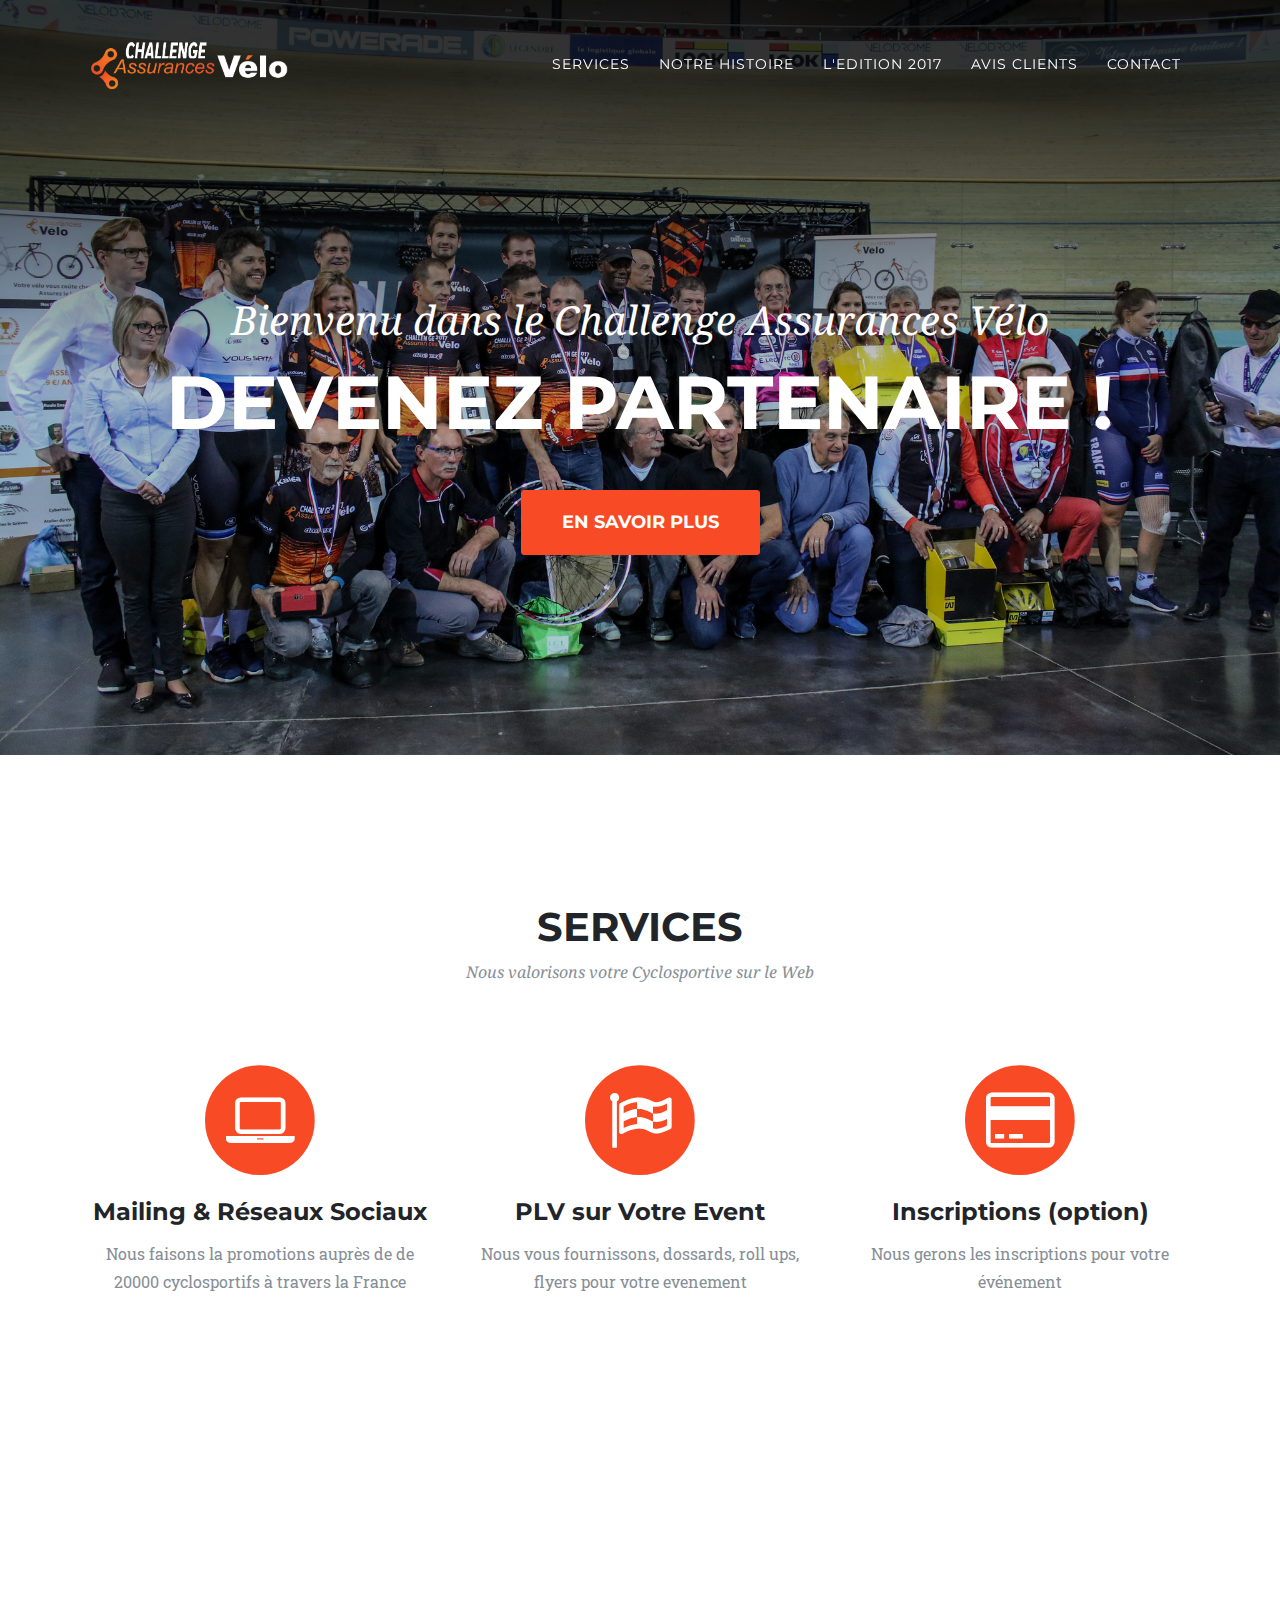
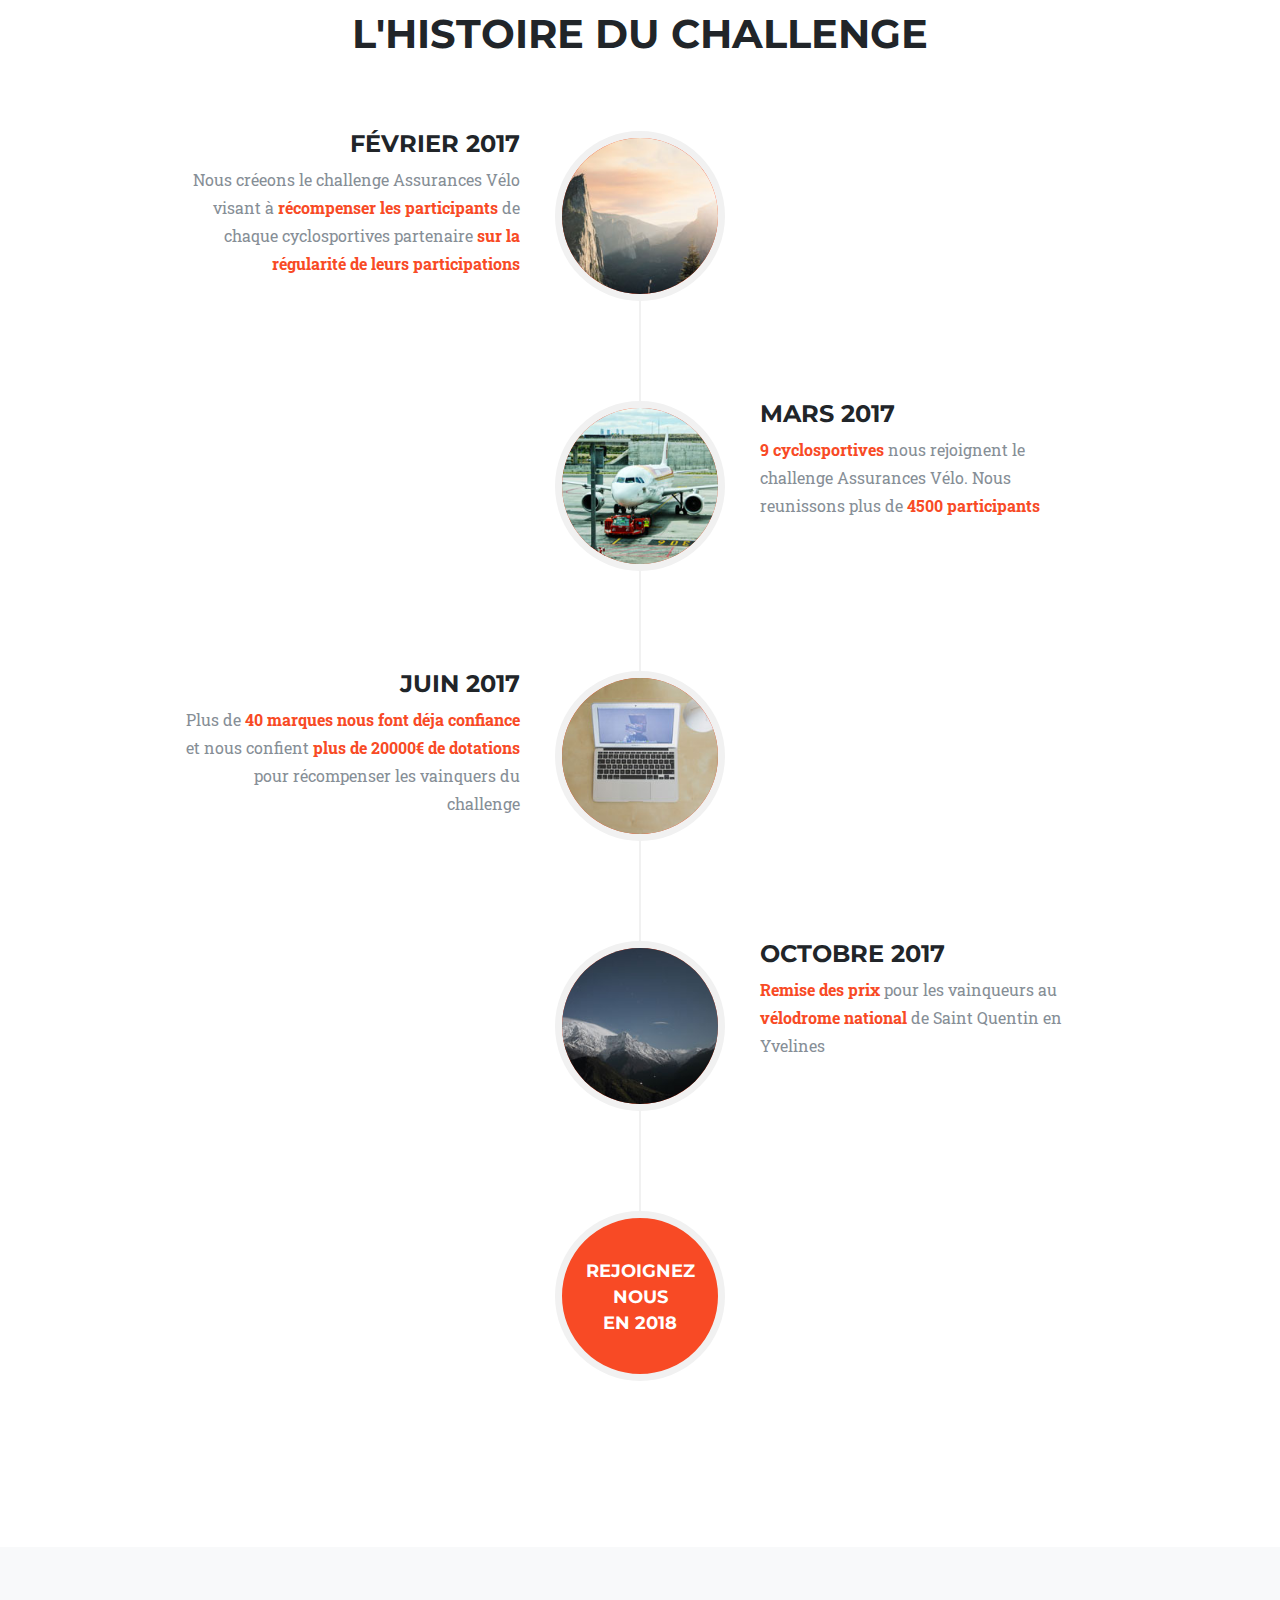
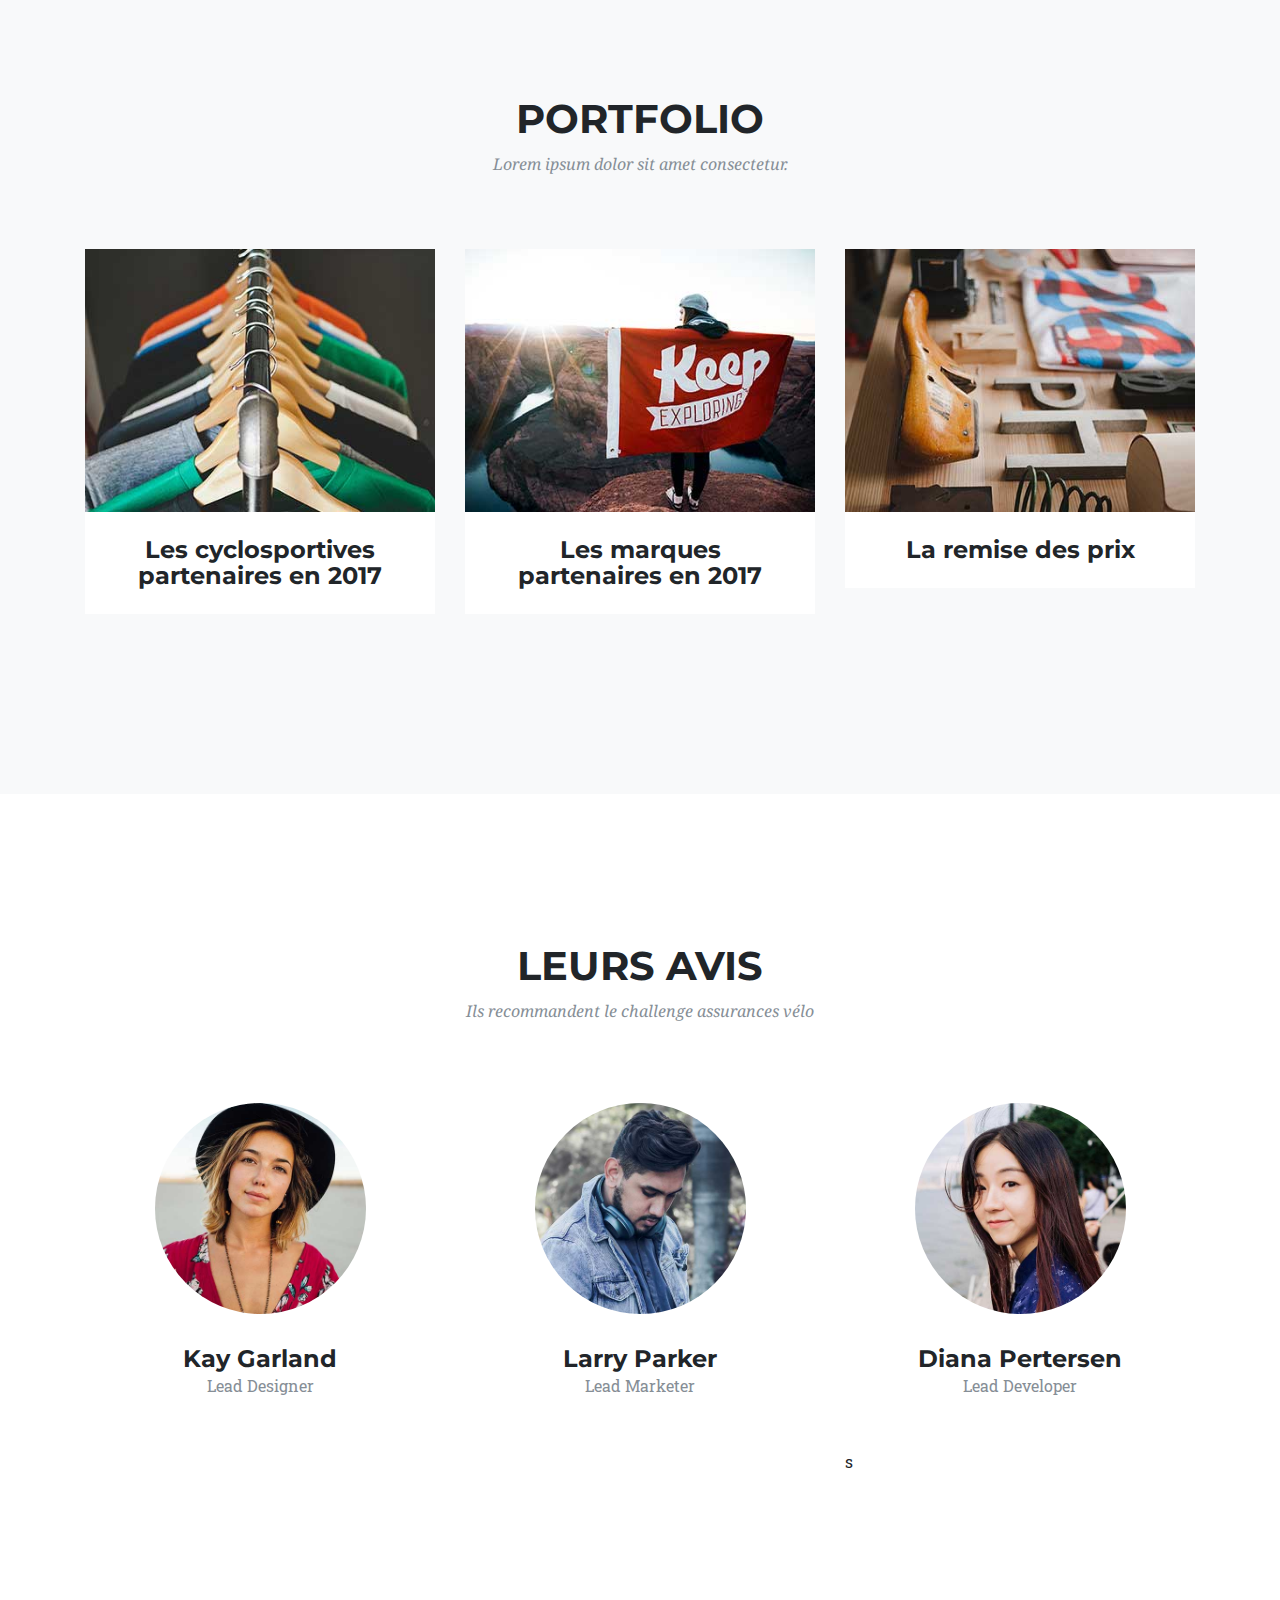
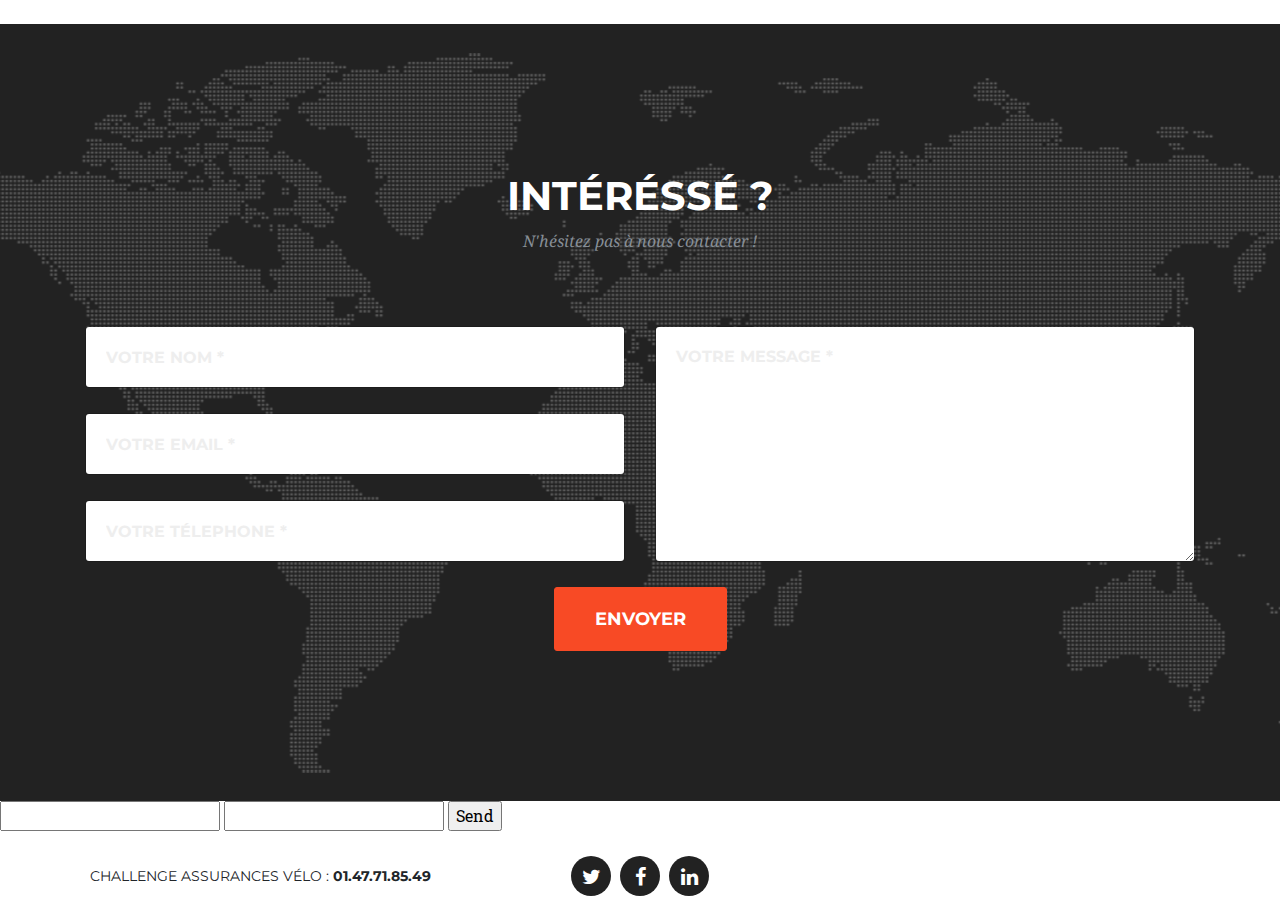
==== index.html @ f6c283d3 "d" ====
<!DOCTYPE html>
<html lang="en">

<head>

  <meta charset="utf-8">
  <meta name="viewport" content="width=device-width, initial-scale=1, shrink-to-fit=no">
  <meta name="description" content="">
  <meta name="author" content="">

  <title>Challenge Assurances Vélo</title>

  <!-- Bootstrap core CSS -->
  <link href="vendor/bootstrap/css/bootstrap.min.css" rel="stylesheet">

  <!-- Custom fonts for this template -->
  <link href="vendor/font-awesome/css/font-awesome.min.css" rel="stylesheet" type="text/css">
  <link href="https://fonts.googleapis.com/css?family=Montserrat:400,700" rel="stylesheet" type="text/css">
  <link href='https://fonts.googleapis.com/css?family=Kaushan+Script' rel='stylesheet' type='text/css'>
  <link href='https://fonts.googleapis.com/css?family=Droid+Serif:400,700,400italic,700italic' rel='stylesheet' type='text/css'>
  <link href='https://fonts.googleapis.com/css?family=Roboto+Slab:400,100,300,700' rel='stylesheet' type='text/css'>

  <!-- Custom styles for this template -->
  <link href="css/agency.css" rel="stylesheet">

</head>

<body id="page-top">

  <!-- Navigation -->
  <nav class="navbar navbar-expand-lg navbar-dark fixed-top" id="mainNav">
    <div class="container">
      <a class="navbar-brand" href="#">
        <img class="navbar-brand js-scroll-trigger" height="70" src="img/logos/logo-challenge.png" alt="logo-challenge-assurances-velo">
      </a>
      <button class="navbar-toggler navbar-toggler-right" type="button" data-toggle="collapse" data-target="#navbarResponsive" aria-controls="navbarResponsive" aria-expanded="false" aria-label="Toggle navigation">
        Menu
        <i class="fa fa-bars"></i>
      </button>
      <div class="collapse navbar-collapse" id="navbarResponsive">
        <ul class="navbar-nav ml-auto">
          <li class="nav-item">
            <a class="nav-link js-scroll-trigger" href="#services">Services</a>
          </li>
          <li class="nav-item">
            <a class="nav-link js-scroll-trigger" href="#about">Notre Histoire</a>
          </li>
          <li class="nav-item">
            <a class="nav-link js-scroll-trigger" href="#portfolio">L'edition 2017</a>
          </li>
          <li class="nav-item">
            <a class="nav-link js-scroll-trigger" href="#team">Avis clients</a>
          </li>
          <li class="nav-item">
            <a class="nav-link js-scroll-trigger" href="#contact">Contact</a>
          </li>
        </ul>
      </div>
    </div>
  </nav>

  <!-- Header -->
  <header class="masthead">
    <div class="container">
      <div class="intro-text">
        <div class="intro-lead-in">Bienvenu dans le Challenge Assurances Vélo</div>
        <div class="intro-heading">Devenez partenaire !</div>
        <a class="btn btn-xl js-scroll-trigger" href="#services">En savoir plus</a>
      </div>
    </div>
  </header>

  <!-- Services -->
  <section id="services">
    <div class="container">
      <div class="row">
        <div class="col-lg-12 text-center">
          <h2 class="section-heading">Services</h2>
          <h3 class="section-subheading text-muted">Nous valorisons votre Cyclosportive sur le Web</h3>
        </div>
      </div>
      <div class="row text-center">
        <div class="col-md-4">
          <span class="fa-stack fa-4x">
            <i class="fa fa-circle fa-stack-2x text-primary"></i>
            <i class="fa fa-laptop fa-stack-1x fa-inverse"></i>
          </span>
          <h4 class="service-heading">Mailing & Réseaux Sociaux</h4>
          <p class="text-muted">Nous faisons la promotions auprès de de 20000 cyclosportifs à travers la France</p>
        </div>
        <div class="col-md-4">
          <span class="fa-stack fa-4x">
            <i class="fa fa-circle fa-stack-2x text-primary"></i>
            <i class="fa fa-flag-checkered fa-stack-1x fa-inverse"></i>
          </span>
          <h4 class="service-heading">PLV sur Votre Event</h4>
          <p class="text-muted">Nous vous fournissons, dossards, roll ups, flyers pour votre evenement</p>
        </div>
        <div class="col-md-4">
          <span class="fa-stack fa-4x">
            <i class="fa fa-circle fa-stack-2x text-primary"></i>
            <i class="fa fa-credit-card fa-stack-1x fa-inverse"></i>
          </span>
          <h4 class="service-heading">Inscriptions (option)</h4>
          <p class="text-muted">Nous gerons les inscriptions pour votre événement</p>
        </div>
      </div>
    </div>
  </section>


  <!-- About -->
  <section id="about">
    <div class="container">
      <div class="row">
        <div class="col-lg-12 text-center">
          <h2 class="section-heading">L'histoire du Challenge</h2>
          <h3 class="section-subheading text-muted"></h3>
        </div>
      </div>
      <div class="row">
        <div class="col-lg-12">
          <ul class="timeline">
            <li>
              <div class="timeline-image">
                <img class="rounded-circle img-fluid" src="img/about/1.jpg" alt="">
              </div>
              <div class="timeline-panel">
                <div class="timeline-heading">
                  <h4>Février 2017</h4>
                </div>
                <div class="timeline-body">
                  <p class="text-muted">Nous créeons le challenge Assurances Vélo visant à <span style="color:#f84a25"><strong>récompenser les participants</strong></span> de chaque cyclosportives partenaire <span style="color:#f84a25"><strong>sur la régularité de leurs participations</strong></span></p>
                </div>
              </div>
            </li>
            <li class="timeline-inverted">
              <div class="timeline-image">
                <img class="rounded-circle img-fluid" src="img/about/2.jpg" alt="">
              </div>
              <div class="timeline-panel">
                <div class="timeline-heading">
                  <h4>Mars 2017</h4>
                </div>
                <div class="timeline-body">
                  <p class="text-muted"><span style="color:#f84a25"><strong>9 cyclosportives</strong></span> nous rejoignent le challenge Assurances Vélo. Nous reunissons plus de <span style="color:#f84a25"><strong>4500 participants</strong></span></p>
                </div>
              </div>
            </li>
            <li>
              <div class="timeline-image">
                <img class="rounded-circle img-fluid" src="img/about/3.jpg" alt="">
              </div>
              <div class="timeline-panel">
                <div class="timeline-heading">
                  <h4>Juin 2017</h4>
                </div>
                <div class="timeline-body">
                  <p class="text-muted"> Plus de <span style="color:#f84a25"><strong>40 marques nous font déja confiance</strong></span> et nous confient <span style="color:#f84a25"><strong>plus de 20000€ de dotations </strong></span>pour récompenser les vainquers du challenge</p>
                </div>
              </div>
            </li>
            <li class="timeline-inverted">
              <div class="timeline-image">
                <img class="rounded-circle img-fluid" src="img/about/4.jpg" alt="">
              </div>
              <div class="timeline-panel">
                <div class="timeline-heading">
                  <h4>Octobre 2017</h4>
                </div>
                <div class="timeline-body">
                  <p class="text-muted"> <span style="color:#f84a25"><strong>Remise des prix</strong></span> pour les vainqueurs au <span style="color:#f84a25"><strong>vélodrome national</strong></span> de Saint Quentin en Yvelines</p>
                </div>
              </div>
            </li>
            <li class="timeline-inverted">
              <div class="timeline-image">
                <h4>Rejoignez nous
                  <br>en 2018
                  </h4>
                </div>
              </li>
            </ul>
          </div>
        </div>
      </div>
    </section>

    <!-- Portfolio Grid -->
    <section class="bg-light" id="portfolio">
      <div class="container">
        <div class="row">
          <div class="col-lg-12 text-center">
            <h2 class="section-heading">Portfolio</h2>
            <h3 class="section-subheading text-muted">Lorem ipsum dolor sit amet consectetur.</h3>
          </div>
        </div>
        <div class="row">
          <div class="col-md-4 col-sm-6 portfolio-item">
            <a class="portfolio-link" data-toggle="modal" href="#portfolioModal1">
              <div class="portfolio-hover">
                <div class="portfolio-hover-content">
                  <i class="fa fa-plus fa-3x"></i>
                </div>
              </div>
              <img class="img-fluid" src="img/portfolio/01-thumbnail.jpg" alt="">
            </a>
            <div class="portfolio-caption">
              <h4>Les cyclosportives partenaires en 2017</h4>
            </div>
          </div>
          <div class="col-md-4 col-sm-6 portfolio-item">
            <a class="portfolio-link" data-toggle="modal" href="#portfolioModal2">
              <div class="portfolio-hover">
                <div class="portfolio-hover-content">
                  <i class="fa fa-plus fa-3x"></i>
                </div>
              </div>
              <img class="img-fluid" src="img/portfolio/02-thumbnail.jpg" alt="">
            </a>
            <div class="portfolio-caption">
              <h4>Les marques partenaires en 2017</h4>
            </div>
          </div>
          <div class="col-md-4 col-sm-6 portfolio-item">
            <a class="portfolio-link" data-toggle="modal" href="#portfolioModal3">
              <div class="portfolio-hover">
                <div class="portfolio-hover-content">
                  <i class="fa fa-plus fa-3x"></i>
                </div>
              </div>
              <img class="img-fluid" src="img/portfolio/03-thumbnail.jpg" alt="">
            </a>
            <div class="portfolio-caption">
              <h4>La remise des prix</h4>
            </div>
          </div>
        </div>
      </div>
    </section>


    <!-- Team -->
    <section class="" id="team">
      <div class="container">
        <div class="row">
          <div class="col-lg-12 text-center">
            <h2 class="section-heading">Leurs Avis</h2>
            <h3 class="section-subheading text-muted">Ils recommandent le challenge assurances vélo</h3>
          </div>
        </div>
        <div class="row">
          <div class="col-sm-4">
            <div class="team-member">
              <img class="mx-auto rounded-circle" src="img/team/1.jpg" alt="">
              <h4>Kay Garland</h4>
              <p class="text-muted">Lead Designer</p>
            </div>
          </div>
          <div class="col-sm-4">
            <div class="team-member">
              <img class="mx-auto rounded-circle" src="img/team/2.jpg" alt="">
              <h4>Larry Parker</h4>
              <p class="text-muted">Lead Marketer</p>
            </div>
          </div>
          <div class="col-sm-4">
            <div class="team-member">
              <img class="mx-auto rounded-circle" src="img/team/3.jpg" alt="">
              <h4>Diana Pertersen</h4>
              <p class="text-muted">Lead Developer</p>
            </div>s
          </div>
        </div>
      </div>
    </section>


    <!-- Contact -->
    <section id="contact">
      <div class="container">
        <div class="row">
          <div class="col-lg-12 text-center">
            <h2 class="section-heading">Intéréssé ?</h2>
            <h3 class="section-subheading text-muted">N'hésitez pas à nous contacter !</h3>
          </div>
        </div>
        <div class="row">
          <div class="col-lg-12">
            <form id="contactForm" action="https://formspree.io/pierre.liduena@gmail.com" method="POST" novalidate>
              <div class="row">
                <div class="col-md-6">
                  <div class="form-group">
                    <input class="form-control" id="name" type="text" name="name" placeholder="Votre Nom *" required data-validation-required-message="Please enter your name.">
                    <p class="help-block text-danger"></p>
                  </div>
                  <div class="form-group">
                    <input class="form-control" id="email" type="email" name="_replyto" placeholder="Votre Email *" required data-validation-required-message="Please enter your email address.">
                    <p class="help-block text-danger"></p>
                  </div>
                  <div class="form-group">
                    <input class="form-control" id="phone" type="tel" name="phone" placeholder="Votre Télephone *" required data-validation-required-message="Please enter your phone number.">
                    <p class="help-block text-danger"></p>
                  </div>
                </div>
                <div class="col-md-6">
                  <div class="form-group">
                    <textarea class="form-control" id="message" placeholder="Votre Message *" required data-validation-required-message="Please enter a message."></textarea>
                    <p class="help-block text-danger"></p>
                  </div>
                </div>
                <div class="clearfix"></div>
                <div class="col-lg-12 text-center">
                  <div id="success"></div>
                  <button id="sendMessageButton" class="btn btn-xl" type="submit">Envoyer</button>
                </div>
              </div>
            </form>
          </div>
        </div>
      </div>
    </section>

    <form action="https://formspree.io/challenge@assurancesvelo.com"
          method="POST">
        <input type="text" name="name">
        <input type="email" name="_replyto">
        <input type="submit" value="Send">
    </form>


    <!-- Footer -->
    <footer>
      <div class="container">
        <div class="row">
          <div class="col-md-4">
            <span class="copyright">Challenge Assurances Vélo : <strong>01.47.71.85.49</strong></span>
          </div>
          <div class="col-md-4">
            <ul class="list-inline social-buttons">
              <li class="list-inline-item">
                <a href="#">
                  <i class="fa fa-twitter"></i>
                </a>
              </li>
              <li class="list-inline-item">
                <a href="#">
                  <i class="fa fa-facebook"></i>
                </a>
              </li>
              <li class="list-inline-item">
                <a href="#">
                  <i class="fa fa-linkedin"></i>
                </a>
              </li>
            </ul>
          </div>
        </div>
      </div>
    </footer>




    <!-- Portfolio Modals -->

    <!-- Modal 1 -->
    <div class="portfolio-modal modal fade" id="portfolioModal1" tabindex="-1" role="dialog" aria-hidden="true">
      <div class="modal-dialog">
        <div class="modal-content">
          <div class="close-modal" data-dismiss="modal">
            <div class="lr">
              <div class="rl"></div>
            </div>
          </div>
          <div class="container">
            <div class="row">
              <div class="col-lg-8 mx-auto">
                <div class="modal-body">
                  <!-- Project Details Go Here -->
                  <h2>Les Cyclosportives partenaires</h2>
                  <p class="item-intro text-muted">9 cyclosportives on rejoint le challenge en 2017</p>
                  <img class="img-fluid d-block mx-auto" src="img/portfolio/01-full.jpg" alt="">
                  <p>
                    Etape 1 - La Jaques Gouin
                    <br>
                    Etape 2 - La Morvandelle
                    <br>
                    Etape 3 - La Vélostar
                    <br>
                    Etape 4 - La Cyclo des Boucles de la Marne
                    <br>
                    Etape 5 - La Claudio Chiappucci
                    <br>
                    Etape 6 - Les Copains Cyfac
                    <br>
                    Etape 7 - La Pierre Chany
                    <br>
                    Etape 8 - La Jean François Bernard
                    <br>
                    Etape 9 - Les Monts de L'auxois
                  </p>
                  <button class="btn btn-primary" data-dismiss="modal" type="button">
                    <i class="fa fa-times"></i>
                  Fermer la fenêtre</button>
                </div>
              </div>
            </div>
          </div>
        </div>
      </div>
    </div>

    <!-- Modal 2 -->
    <div class="portfolio-modal modal fade" id="portfolioModal2" tabindex="-1" role="dialog" aria-hidden="true">
      <div class="modal-dialog">
        <div class="modal-content">
          <div class="close-modal" data-dismiss="modal">
            <div class="lr">
              <div class="rl"></div>
            </div>
          </div>
          <div class="container">
            <div class="row">
              <div class="col-lg-8 mx-auto">
                <div class="modal-body">
                  <!-- Project Details Go Here -->
                  <h2>Les Marques Partenaires</h2>
                  <p class="item-intro text-muted">Les marques partenaires en 2017 fournissent 20000€ de dotations au Challenge Assurances Vélo </p>
                  <img class="img-fluid d-block mx-auto" src="img/portfolio/02-full.jpg" alt="">
                  <p>
                    Astérion
                    <br>
                    Tissot
                    <br>
                    Pedaleur
                    <br>
                    Cycle Laurent
                    <br>
                    Vélodrome National
                    <br>
                    Easyin
                    <br>
                    Gasp
                    <br>
                    Velco
                    <br>
                    Head
                    <br>
                    Embrocation Siamoise
                    <br>
                    Urban Challenge
                    <br>
                    JBL
                    <br>
                    Abbie et Rose
                    <br>
                    All Bikers
                    <br>
                    Cycles la Gazelle
                    <br>
                    Cycles Le Greves
                    <br>
                    Taracking
                    <br>
                    Rue du Vélo
                    <br>
                    Kronos
                    <br>
                    Occabike
                    <br>
                    Baristéa
                    <br>
                    Help My bike
                    <br>
                    One Energy
                    <br>
                    Bv Cycle
                    <br>
                    GoodiCom
                    <br>
                    Asmodee
                    <br>
                    Café de la tour
                    <br>
                    Petit Vélo
                    <br>
                    Faguo
                    <br>
                    Sporthem
                    <br>
                    Le Cycle
                    <br>
                    Pole Cryo
                    <br>
                    Nat's Up
                  </p>
                  <button class="btn btn-primary" data-dismiss="modal" type="button">
                    <i class="fa fa-times"></i>
                  Fermer la fenêtre</button>
                </div>
              </div>
            </div>
          </div>
        </div>
      </div>
    </div>

    <!-- Modal 3 -->
    <div class="portfolio-modal modal fade" id="portfolioModal3" tabindex="-1" role="dialog" aria-hidden="true">
      <div class="modal-dialog">
        <div class="modal-content">
          <div class="close-modal" data-dismiss="modal">
            <div class="lr">
              <div class="rl"></div>
            </div>
          </div>
          <div class="container">
            <div class="row">
              <div class="col-lg-8 mx-auto">
                <div class="modal-body">
                  <!-- Project Details Go Here -->
                  <h2>Remise des prix</h2>
                  <p class="item-intro text-muted">La remise des prix s'est effectuée au vélodrome nationnal de saint Quentin en Yvelines</p>
                  <img class="img-fluid d-block mx-auto" src="img/portfolio/03-full.jpg" alt="">
                  <p>Tous les organisteaurs on été invité à la remise des prix. Une reunion à été donnée en cette occasion pour discuter ensemble des objectifs pour 2018.</p>
                  <ul class="list-inline">
                    <li>Date: January 2017</li>
                    <li>Client: Finish</li>
                    <li>Category: Identity</li>
                  </ul>
                  <button class="btn btn-primary" data-dismiss="modal" type="button">
                    <i class="fa fa-times"></i>
                  Close Project</button>
                </div>
              </div>
            </div>
          </div>
        </div>
      </div>
    </div>

    <!-- Modal 4 -->
    <div class="portfolio-modal modal fade" id="portfolioModal4" tabindex="-1" role="dialog" aria-hidden="true">
      <div class="modal-dialog">
        <div class="modal-content">
          <div class="close-modal" data-dismiss="modal">
            <div class="lr">
              <div class="rl"></div>
            </div>
          </div>
          <div class="container">
            <div class="row">
              <div class="col-lg-8 mx-auto">
                <div class="modal-body">
                  <!-- Project Details Go Here -->
                  <h2>Project Name</h2>
                  <p class="item-intro text-muted">Lorem ipsum dolor sit amet consectetur.</p>
                  <img class="img-fluid d-block mx-auto" src="img/portfolio/04-full.jpg" alt="">
                  <p>Use this area to describe your project. Lorem ipsum dolor sit amet, consectetur adipisicing elit. Est blanditiis dolorem culpa incidunt minus dignissimos deserunt repellat aperiam quasi sunt officia expedita beatae cupiditate, maiores repudiandae, nostrum, reiciendis facere nemo!</p>
                  <ul class="list-inline">
                    <li>Date: January 2017</li>
                    <li>Client: Lines</li>
                    <li>Category: Branding</li>
                  </ul>
                  <button class="btn btn-primary" data-dismiss="modal" type="button">
                    <i class="fa fa-times"></i>
                  Close Project</button>
                </div>
              </div>
            </div>
          </div>
        </div>
      </div>
    </div>

    <!-- Modal 5 -->
    <div class="portfolio-modal modal fade" id="portfolioModal5" tabindex="-1" role="dialog" aria-hidden="true">
      <div class="modal-dialog">
        <div class="modal-content">
          <div class="close-modal" data-dismiss="modal">
            <div class="lr">
              <div class="rl"></div>
            </div>
          </div>
          <div class="container">
            <div class="row">
              <div class="col-lg-8 mx-auto">
                <div class="modal-body">
                  <!-- Project Details Go Here -->
                  <h2>Project Name</h2>
                  <p class="item-intro text-muted">Lorem ipsum dolor sit amet consectetur.</p>
                  <img class="img-fluid d-block mx-auto" src="img/portfolio/05-full.jpg" alt="">
                  <p>Use this area to describe your project. Lorem ipsum dolor sit amet, consectetur adipisicing elit. Est blanditiis dolorem culpa incidunt minus dignissimos deserunt repellat aperiam quasi sunt officia expedita beatae cupiditate, maiores repudiandae, nostrum, reiciendis facere nemo!</p>
                  <ul class="list-inline">
                    <li>Date: January 2017</li>
                    <li>Client: Southwest</li>
                    <li>Category: Website Design</li>
                  </ul>
                  <button class="btn btn-primary" data-dismiss="modal" type="button">
                    <i class="fa fa-times"></i>
                  Close Project</button>
                </div>
              </div>
            </div>
          </div>
        </div>
      </div>
    </div>

    <!-- Modal 6 -->
    <div class="portfolio-modal modal fade" id="portfolioModal6" tabindex="-1" role="dialog" aria-hidden="true">
      <div class="modal-dialog">
        <div class="modal-content">
          <div class="close-modal" data-dismiss="modal">
            <div class="lr">
              <div class="rl"></div>
            </div>
          </div>
          <div class="container">
            <div class="row">
              <div class="col-lg-8 mx-auto">
                <div class="modal-body">
                  <!-- Project Details Go Here -->
                  <h2>Project Name</h2>
                  <p class="item-intro text-muted">Lorem ipsum dolor sit amet consectetur.</p>
                  <img class="img-fluid d-block mx-auto" src="img/portfolio/06-full.jpg" alt="">
                  <p>Use this area to describe your project. Lorem ipsum dolor sit amet, consectetur adipisicing elit. Est blanditiis dolorem culpa incidunt minus dignissimos deserunt repellat aperiam quasi sunt officia expedita beatae cupiditate, maiores repudiandae, nostrum, reiciendis facere nemo!</p>
                  <ul class="list-inline">
                    <li>Date: January 2017</li>
                    <li>Client: Window</li>
                    <li>Category: Photography</li>
                  </ul>
                  <button class="btn btn-primary" data-dismiss="modal" type="button">
                    <i class="fa fa-times"></i>
                  Close Project</button>
                </div>
              </div>
            </div>
          </div>
        </div>
      </div>
    </div>

    <!-- Bootstrap core JavaScript -->
    <script src="vendor/jquery/jquery.min.js"></script>
    <script src="vendor/popper/popper.min.js"></script>
    <script src="vendor/bootstrap/js/bootstrap.min.js"></script>

    <!-- Plugin JavaScript -->
    <script src="vendor/jquery-easing/jquery.easing.min.js"></script>

    <!-- Contact form JavaScript -->
    <script src="js/jqBootstrapValidation.js"></script>
    <script src="js/contact_me.js"></script>

    <!-- Custom scripts for this template -->
    <script src="js/agency.js"></script>

  </body>

  </html>
---- css/agency.css ----
/*!
 * Start Bootstrap - Agency v4.0.0-beta (http://startbootstrap.com/template-overviews/agency)
 * Copyright 2013-2017 Start Bootstrap
 * Licensed under MIT (https://github.com/BlackrockDigital/startbootstrap-agency/blob/master/LICENSE)
 */
body {
  overflow-x: hidden;
  font-family: 'Roboto Slab', 'Helvetica Neue', Helvetica, Arial, sans-serif; }

p {
  line-height: 1.75; }

a {
  color: #f84a25; }
  a.active, a:active, a:focus, a:hover {
    color: #fec503; }

h1,
h2,
h3,
h4,
h5,
h6 {
  font-weight: 700;
  font-family: 'Montserrat', 'Helvetica Neue', Helvetica, Arial, sans-serif;
  text-transform: uppercase; }

section {
  padding: 100px 0; }
  section h2.section-heading {
    font-size: 40px;
    margin-top: 0;
    margin-bottom: 15px; }
  section h3.section-subheading {
    font-size: 16px;
    font-weight: 400;
    font-style: italic;
    margin-bottom: 75px;
    text-transform: none;
    font-family: 'Droid Serif', 'Helvetica Neue', Helvetica, Arial, sans-serif; }

@media (min-width: 768px) {
  section {
    padding: 150px 0; } }

::-moz-selection {
  background: #f84a25;
  text-shadow: none; }

::selection {
  background: #f84a25;
  text-shadow: none; }

img::selection {
  background: transparent; }

img::-moz-selection {
  background: transparent; }

body {
  -webkit-tap-highlight-color: #f84a25; }

#mainNav {
  background-color: #222222; }
  #mainNav .navbar-toggler {
    font-size: 12px;
    right: 0;
    padding: 13px;
    text-transform: uppercase;
    color: white;
    border: 0;
    background-color: #f84a25;
    font-family: 'Montserrat', 'Helvetica Neue', Helvetica, Arial, sans-serif;
    text-transform: uppercase; }
  #mainNav .navbar-brand {
    color: #f84a25;
    font-family: 'Kaushan Script', 'Helvetica Neue', Helvetica, Arial, cursive; }
    #mainNav .navbar-brand.active, #mainNav .navbar-brand:active, #mainNav .navbar-brand:focus, #mainNav .navbar-brand:hover {
      color: #fec503; }
  #mainNav .navbar-nav .nav-item .nav-link {
    font-size: 90%;
    font-weight: 400;
    padding: 0.75em 0;
    letter-spacing: 1px;
    color: white;
    font-family: 'Montserrat', 'Helvetica Neue', Helvetica, Arial, sans-serif;
    text-transform: uppercase; }
    #mainNav .navbar-nav .nav-item .nav-link.active, #mainNav .navbar-nav .nav-item .nav-link:hover {
      color: #f84a25; }

@media (min-width: 992px) {
  #mainNav {
    padding-top: 25px;
    padding-bottom: 25px;
    -webkit-transition: padding-top 0.3s, padding-bottom 0.3s;
    -moz-transition: padding-top 0.3s, padding-bottom 0.3s;
    transition: padding-top 0.3s, padding-bottom 0.3s;
    border: none;
    background-color: transparent; }
    #mainNav .navbar-brand {
      font-size: 1.75em;
      -webkit-transition: all 0.3s;
      -moz-transition: all 0.3s;
      transition: all 0.3s; }
    #mainNav .navbar-nav .nav-item .nav-link {
      padding: 1.1em 1em !important; }
    #mainNav.navbar-shrink {
      padding-top: 0;
      padding-bottom: 0;
      background-color: #222222; }
      #mainNav.navbar-shrink .navbar-brand {
        font-size: 1.25em;
        padding: 12px 0; } }

header.masthead {
  text-align: center;
  color: white;
  background-image: linear-gradient(-180deg, rgba(0,0,0,0.8) 10%, rgba(0,0,0,0.2) 50%), url("../img/header-bg.jpg");
  background-repeat: no-repeat;
  background-attachment: scroll;
  background-position: center center;
  -webkit-background-size: cover;
  -moz-background-size: cover;
  -o-background-size: cover;
  background-size: cover; }
  header.masthead .intro-text {
    padding-top: 150px;
    padding-bottom: 100px; }
    header.masthead .intro-text .intro-lead-in {
      font-size: 22px;
      font-style: italic;
      line-height: 22px;
      margin-bottom: 25px;
      font-family: 'Droid Serif', 'Helvetica Neue', Helvetica, Arial, sans-serif; }
    header.masthead .intro-text .intro-heading {
      font-size: 50px;
      font-weight: 700;
      line-height: 50px;
      margin-bottom: 25px;
      font-family: 'Montserrat', 'Helvetica Neue', Helvetica, Arial, sans-serif;
      text-transform: uppercase; }

@media (min-width: 768px) {
  header.masthead .intro-text {
    padding-top: 300px;
    padding-bottom: 200px; }
    header.masthead .intro-text .intro-lead-in {
      font-size: 40px;
      font-style: italic;
      line-height: 40px;
      margin-bottom: 25px;
      font-family: 'Droid Serif', 'Helvetica Neue', Helvetica, Arial, sans-serif; }
    header.masthead .intro-text .intro-heading {
      font-size: 75px;
      font-weight: 700;
      line-height: 75px;
      margin-bottom: 50px;
      font-family: 'Montserrat', 'Helvetica Neue', Helvetica, Arial, sans-serif;
      text-transform: uppercase; } }

.service-heading {
  margin: 15px 0;
  text-transform: none; }

#portfolio .portfolio-item {
  right: 0;
  margin: 0 0 15px; }
  #portfolio .portfolio-item .portfolio-link {
    position: relative;
    display: block;
    max-width: 400px;
    margin: 0 auto;
    cursor: pointer; }
    #portfolio .portfolio-item .portfolio-link .portfolio-hover {
      position: absolute;
      width: 100%;
      height: 100%;
      -webkit-transition: all ease 0.5s;
      -moz-transition: all ease 0.5s;
      transition: all ease 0.5s;
      opacity: 0;
      background: rgba(254, 209, 54, 0.9); }
      #portfolio .portfolio-item .portfolio-link .portfolio-hover:hover {
        opacity: 1; }
      #portfolio .portfolio-item .portfolio-link .portfolio-hover .portfolio-hover-content {
        font-size: 20px;
        position: absolute;
        top: 50%;
        width: 100%;
        height: 20px;
        margin-top: -12px;
        text-align: center;
        color: white; }
        #portfolio .portfolio-item .portfolio-link .portfolio-hover .portfolio-hover-content i {
          margin-top: -12px; }
        #portfolio .portfolio-item .portfolio-link .portfolio-hover .portfolio-hover-content h3,
        #portfolio .portfolio-item .portfolio-link .portfolio-hover .portfolio-hover-content h4 {
          margin: 0; }
  #portfolio .portfolio-item .portfolio-caption {
    max-width: 400px;
    margin: 0 auto;
    padding: 25px;
    text-align: center;
    background-color: white; }
    #portfolio .portfolio-item .portfolio-caption h4 {
      margin: 0;
      text-transform: none; }
    #portfolio .portfolio-item .portfolio-caption p {
      font-size: 16px;
      font-style: italic;
      margin: 0;
      font-family: 'Droid Serif', 'Helvetica Neue', Helvetica, Arial, sans-serif; }

#portfolio * {
  z-index: 2; }

@media (min-width: 767px) {
  #portfolio .portfolio-item {
    margin: 0 0 30px; } }

.portfolio-modal .modal-dialog {
  max-width: none;
  height: 100%;
  margin: 0; }

.portfolio-modal .modal-content {
  min-height: 100%;
  padding: 100px 0;
  text-align: center;
  border: none;
  border-radius: 0;
  background-clip: border-box;
  -webkit-box-shadow: none;
  box-shadow: none; }
  .portfolio-modal .modal-content h2 {
    font-size: 3em;
    margin-bottom: 15px; }
  .portfolio-modal .modal-content p {
    margin-bottom: 30px; }
  .portfolio-modal .modal-content p.item-intro {
    font-size: 16px;
    font-style: italic;
    margin: 20px 0 30px;
    font-family: 'Droid Serif', 'Helvetica Neue', Helvetica, Arial, sans-serif; }
  .portfolio-modal .modal-content ul.list-inline {
    margin-top: 0;
    margin-bottom: 30px; }
  .portfolio-modal .modal-content img {
    margin-bottom: 30px; }
  .portfolio-modal .modal-content button {
    cursor: pointer; }

.portfolio-modal .close-modal {
  position: absolute;
  top: 25px;
  right: 25px;
  width: 75px;
  height: 75px;
  cursor: pointer;
  background-color: transparent; }
  .portfolio-modal .close-modal:hover {
    opacity: 0.3; }
  .portfolio-modal .close-modal .lr {
    /* Safari and Chrome */
    z-index: 1051;
    width: 1px;
    height: 75px;
    margin-left: 35px;
    /* IE 9 */
    -webkit-transform: rotate(45deg);
    -ms-transform: rotate(45deg);
    transform: rotate(45deg);
    background-color: #222222; }
    .portfolio-modal .close-modal .lr .rl {
      /* Safari and Chrome */
      z-index: 1052;
      width: 1px;
      height: 75px;
      /* IE 9 */
      -webkit-transform: rotate(90deg);
      -ms-transform: rotate(90deg);
      transform: rotate(90deg);
      background-color: #222222; }

.portfolio-modal .modal-backdrop {
  display: none;
  opacity: 0; }

.timeline {
  position: relative;
  padding: 0;
  list-style: none; }
  .timeline:before {
    position: absolute;
    top: 0;
    bottom: 0;
    left: 40px;
    width: 2px;
    margin-left: -1.5px;
    content: '';
    background-color: #f1f1f1; }
  .timeline > li {
    position: relative;
    min-height: 50px;
    margin-bottom: 50px; }
    .timeline > li:after, .timeline > li:before {
      display: table;
      content: ' '; }
    .timeline > li:after {
      clear: both; }
    .timeline > li .timeline-panel {
      position: relative;
      float: right;
      width: 100%;
      padding: 0 20px 0 100px;
      text-align: left; }
      .timeline > li .timeline-panel:before {
        right: auto;
        left: -15px;
        border-right-width: 15px;
        border-left-width: 0; }
      .timeline > li .timeline-panel:after {
        right: auto;
        left: -14px;
        border-right-width: 14px;
        border-left-width: 0; }
    .timeline > li .timeline-image {
      position: absolute;
      z-index: 100;
      left: 0;
      width: 80px;
      height: 80px;
      margin-left: 0;
      text-align: center;
      color: white;
      border: 7px solid #f1f1f1;
      border-radius: 100%;
      background-color: #f84a25; }
      .timeline > li .timeline-image h4 {
        font-size: 10px;
        line-height: 14px;
        margin-top: 12px; }
    .timeline > li.timeline-inverted > .timeline-panel {
      float: right;
      padding: 0 20px 0 100px;
      text-align: left; }
      .timeline > li.timeline-inverted > .timeline-panel:before {
        right: auto;
        left: -15px;
        border-right-width: 15px;
        border-left-width: 0; }
      .timeline > li.timeline-inverted > .timeline-panel:after {
        right: auto;
        left: -14px;
        border-right-width: 14px;
        border-left-width: 0; }
    .timeline > li:last-child {
      margin-bottom: 0; }
  .timeline .timeline-heading h4 {
    margin-top: 0;
    color: inherit; }
    .timeline .timeline-heading h4.subheading {
      text-transform: none; }
  .timeline .timeline-body > ul,
  .timeline .timeline-body > p {
    margin-bottom: 0; }

@media (min-width: 768px) {
  .timeline:before {
    left: 50%; }
  .timeline > li {
    min-height: 100px;
    margin-bottom: 100px; }
    .timeline > li .timeline-panel {
      float: left;
      width: 41%;
      padding: 0 20px 20px 30px;
      text-align: right; }
    .timeline > li .timeline-image {
      left: 50%;
      width: 100px;
      height: 100px;
      margin-left: -50px; }
      .timeline > li .timeline-image h4 {
        font-size: 13px;
        line-height: 18px;
        margin-top: 16px; }
    .timeline > li.timeline-inverted > .timeline-panel {
      float: right;
      padding: 0 30px 20px 20px;
      text-align: left; } }

@media (min-width: 992px) {
  .timeline > li {
    min-height: 150px; }
    .timeline > li .timeline-panel {
      padding: 0 20px 20px; }
    .timeline > li .timeline-image {
      width: 150px;
      height: 150px;
      margin-left: -75px; }
      .timeline > li .timeline-image h4 {
        font-size: 18px;
        line-height: 26px;
        margin-top: 30px; }
    .timeline > li.timeline-inverted > .timeline-panel {
      padding: 0 20px 20px; } }

@media (min-width: 1200px) {
  .timeline > li {
    min-height: 170px; }
    .timeline > li .timeline-panel {
      padding: 0 20px 20px 100px; }
    .timeline > li .timeline-image {
      width: 170px;
      height: 170px;
      margin-left: -85px; }
      .timeline > li .timeline-image h4 {
        margin-top: 40px; }
    .timeline > li.timeline-inverted > .timeline-panel {
      padding: 0 100px 20px 20px; } }

.team-member {
  margin-bottom: 50px;
  text-align: center; }
  .team-member img {
    width: 225px;
    height: 225px;
    border: 7px solid white; }
  .team-member h4 {
    margin-top: 25px;
    margin-bottom: 0;
    text-transform: none; }
  .team-member p {
    margin-top: 0; }

section#contact {
  background-color: #222222;
  background-image: url("../img/map-image.png");
  background-repeat: no-repeat;
  background-position: center; }
  section#contact .section-heading {
    color: white; }
  section#contact .form-group {
    margin-bottom: 25px; }
    section#contact .form-group input,
    section#contact .form-group textarea {
      padding: 20px; }
    section#contact .form-group input.form-control {
      height: auto; }
    section#contact .form-group textarea.form-control {
      height: 236px; }
  section#contact .form-control:focus {
    border-color: #f84a25;
    box-shadow: none; }
  section#contact ::-webkit-input-placeholder {
    font-weight: 700;
    color: #eeeeee;
    font-family: 'Montserrat', 'Helvetica Neue', Helvetica, Arial, sans-serif;
    text-transform: uppercase; }
  section#contact :-moz-placeholder {
    font-weight: 700;
    color: #eeeeee;
    /* Firefox 18- */
    font-family: 'Montserrat', 'Helvetica Neue', Helvetica, Arial, sans-serif;
    text-transform: uppercase; }
  section#contact ::-moz-placeholder {
    font-weight: 700;
    color: #eeeeee;
    /* Firefox 19+ */
    font-family: 'Montserrat', 'Helvetica Neue', Helvetica, Arial, sans-serif;
    text-transform: uppercase; }
  section#contact :-ms-input-placeholder {
    font-weight: 700;
    color: #eeeeee;
    font-family: 'Montserrat', 'Helvetica Neue', Helvetica, Arial, sans-serif;
    text-transform: uppercase; }
  section#contact .text-danger {
    color: #e74c3c; }

footer {
  padding: 25px 0;
  text-align: center; }
  footer span.copyright {
    font-size: 90%;
    line-height: 40px;
    text-transform: none;
    font-family: 'Montserrat', 'Helvetica Neue', Helvetica, Arial, sans-serif;
    text-transform: uppercase; }
  footer ul.quicklinks {
    font-size: 90%;
    line-height: 40px;
    margin-bottom: 0;
    text-transform: none;
    font-family: 'Montserrat', 'Helvetica Neue', Helvetica, Arial, sans-serif;
    text-transform: uppercase; }

ul.social-buttons {
  margin-bottom: 0; }
  ul.social-buttons li a {
    font-size: 20px;
    line-height: 40px;
    display: block;
    width: 40px;
    height: 40px;
    -webkit-transition: all 0.3s;
    -moz-transition: all 0.3s;
    transition: all 0.3s;
    color: white;
    border-radius: 100%;
    outline: none;
    background-color: #222222; }
    ul.social-buttons li a:active, ul.social-buttons li a:focus, ul.social-buttons li a:hover {
      background-color: #f84a25; }

.text-primary {
  color: #f84a25 !important; }

.btn-primary {
  font-weight: 700;
  color: white;
  border-color: #f84a25;
  background-color: #f84a25;
  font-family: 'Montserrat', 'Helvetica Neue', Helvetica, Arial, sans-serif;
  text-transform: uppercase; }
  .btn-primary.focus, .btn-primary:focus {
    color: white;
    border-color: #b48b01;
    background-color: #fec503; }
  .btn-primary:hover {
    color: white;
    border-color: #f6bf01;
    background-color: #fec503; }
  .btn-primary.active, .btn-primary:active,
  .open > .btn-primary.dropdown-toggle {
    color: white;
    border-color: #f6bf01;
    background-color: #fec503; }
    .btn-primary.active.focus, .btn-primary.active:focus, .btn-primary.active:hover, .btn-primary:active.focus, .btn-primary:active:focus, .btn-primary:active:hover,
    .open > .btn-primary.dropdown-toggle.focus,
    .open > .btn-primary.dropdown-toggle:focus,
    .open > .btn-primary.dropdown-toggle:hover {
      color: white;
      border-color: #b48b01;
      background-color: #dcab01; }
  .btn-primary.active, .btn-primary:active,
  .open > .btn-primary.dropdown-toggle {
    background-image: none; }
  .btn-primary.disabled.focus, .btn-primary.disabled:focus, .btn-primary.disabled:hover, .btn-primary[disabled].focus, .btn-primary[disabled]:focus, .btn-primary[disabled]:hover,
  fieldset[disabled] .btn-primary.focus,
  fieldset[disabled] .btn-primary:focus,
  fieldset[disabled] .btn-primary:hover {
    border-color: #f84a25;
    background-color: #f84a25; }
  .btn-primary .badge {
    color: #f84a25;
    background-color: white; }

.btn-xl {
  font-size: 18px;
  font-weight: 700;
  padding: 20px 40px;
  border-radius: 3px;
  color: white;
  border-color: #f84a25;
  background-color: #f84a25;
  font-family: 'Montserrat', 'Helvetica Neue', Helvetica, Arial, sans-serif;
  text-transform: uppercase; }
  .btn-xl.focus, .btn-xl:focus {
    color: white;
    border-color: #b48b01;
    background-color: #fec503; }
  .btn-xl:hover {
    color: white;
    border-color: #f6bf01;
    background-color: #fec503; }
  .btn-xl.active, .btn-xl:active,
  .open > .btn-xl.dropdown-toggle {
    color: white;
    border-color: #f6bf01;
    background-color: #fec503; }
    .btn-xl.active.focus, .btn-xl.active:focus, .btn-xl.active:hover, .btn-xl:active.focus, .btn-xl:active:focus, .btn-xl:active:hover,
    .open > .btn-xl.dropdown-toggle.focus,
    .open > .btn-xl.dropdown-toggle:focus,
    .open > .btn-xl.dropdown-toggle:hover {
      color: white;
      border-color: #b48b01;
      background-color: #dcab01; }
  .btn-xl.active, .btn-xl:active,
  .open > .btn-xl.dropdown-toggle {
    background-image: none; }
  .btn-xl.disabled.focus, .btn-xl.disabled:focus, .btn-xl.disabled:hover, .btn-xl[disabled].focus, .btn-xl[disabled]:focus, .btn-xl[disabled]:hover,
  fieldset[disabled] .btn-xl.focus,
  fieldset[disabled] .btn-xl:focus,
  fieldset[disabled] .btn-xl:hover {
    border-color: #f84a25;
    background-color: #f84a25; }
  .btn-xl .badge {
    color: #f84a25;
    background-color: white; }
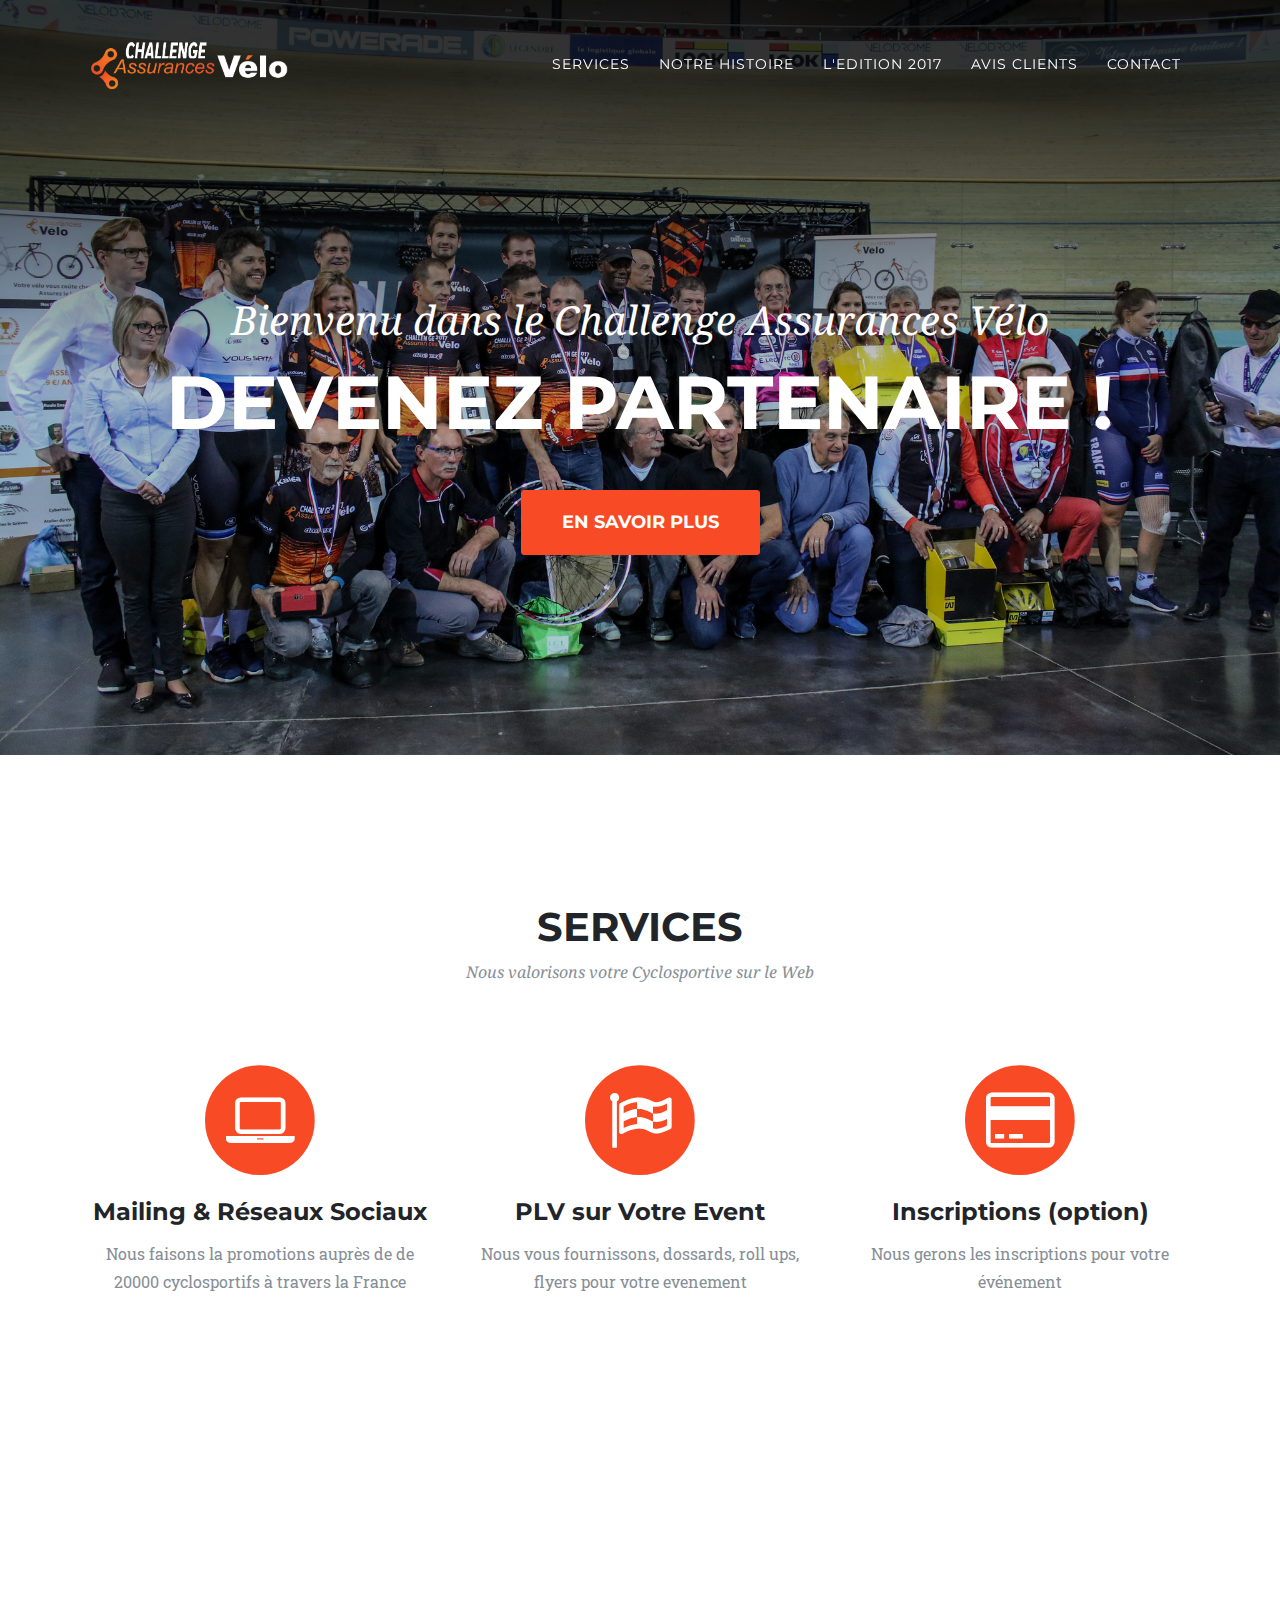
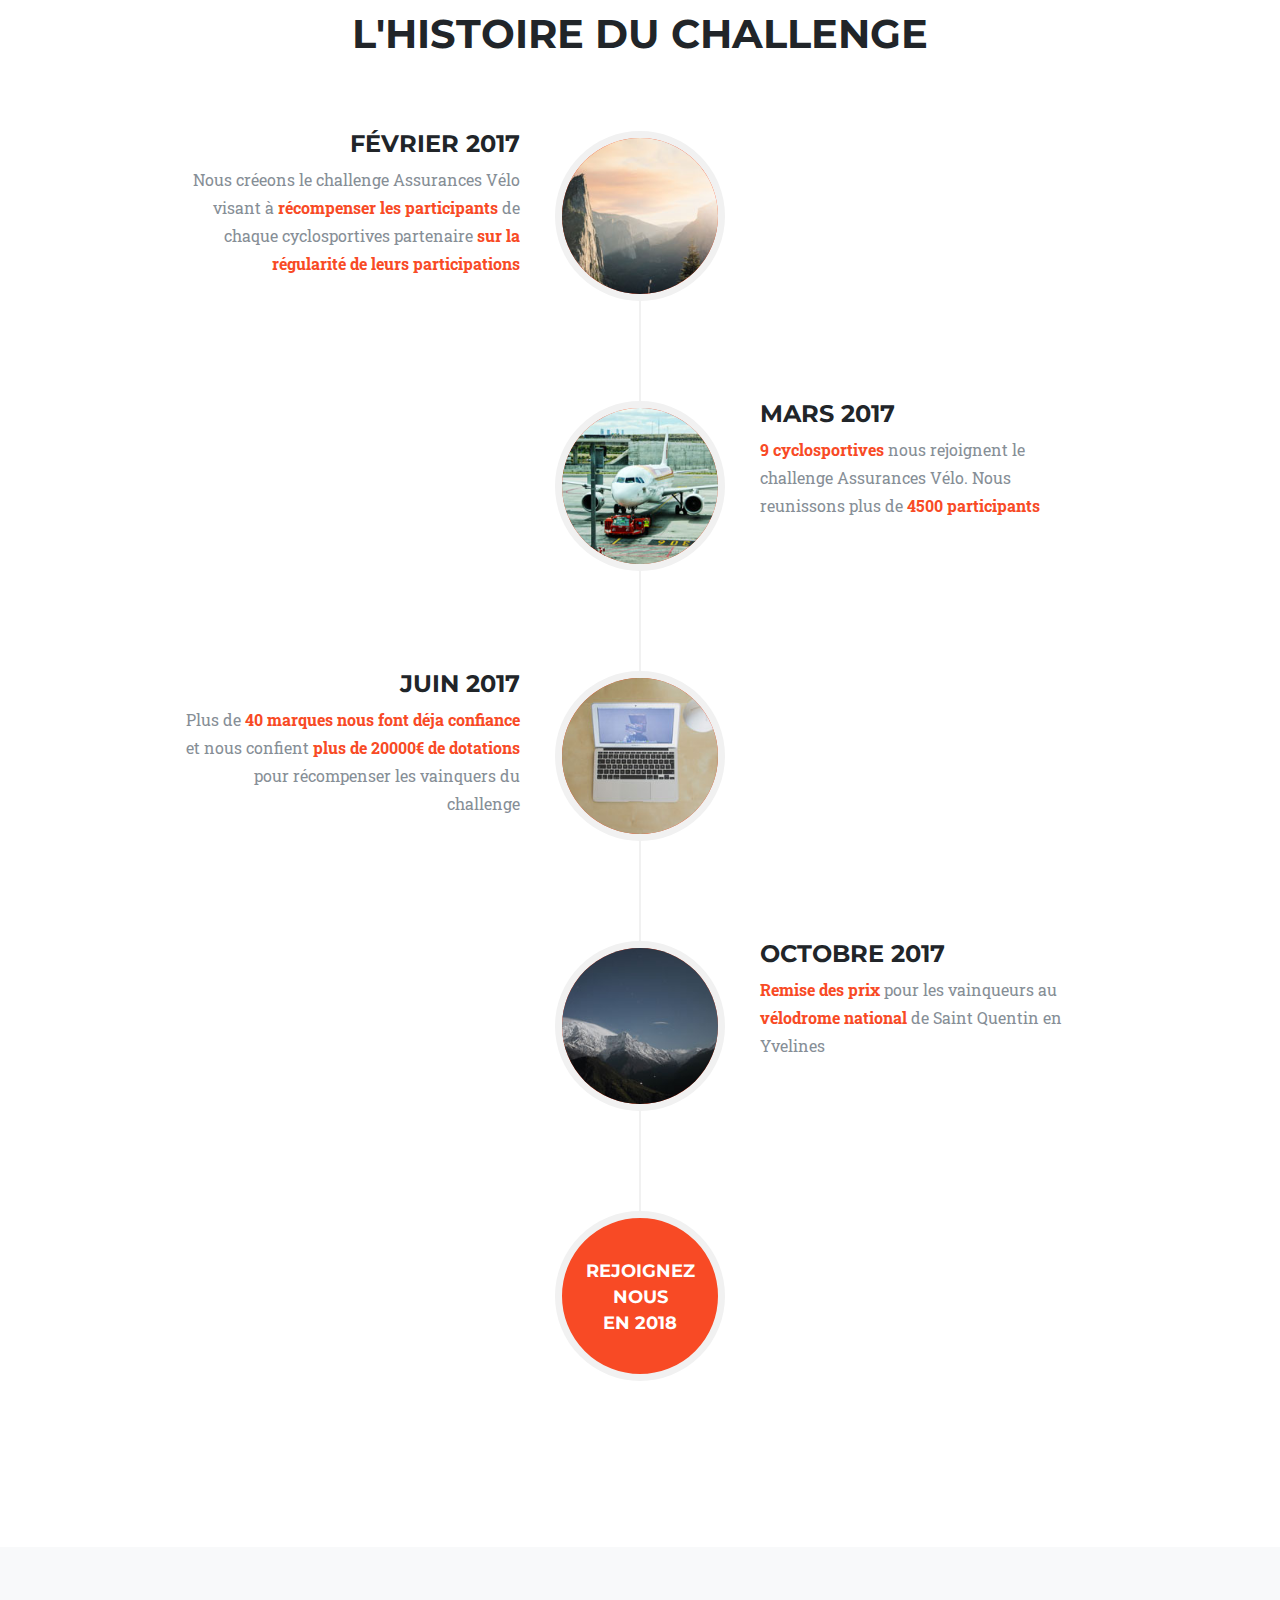
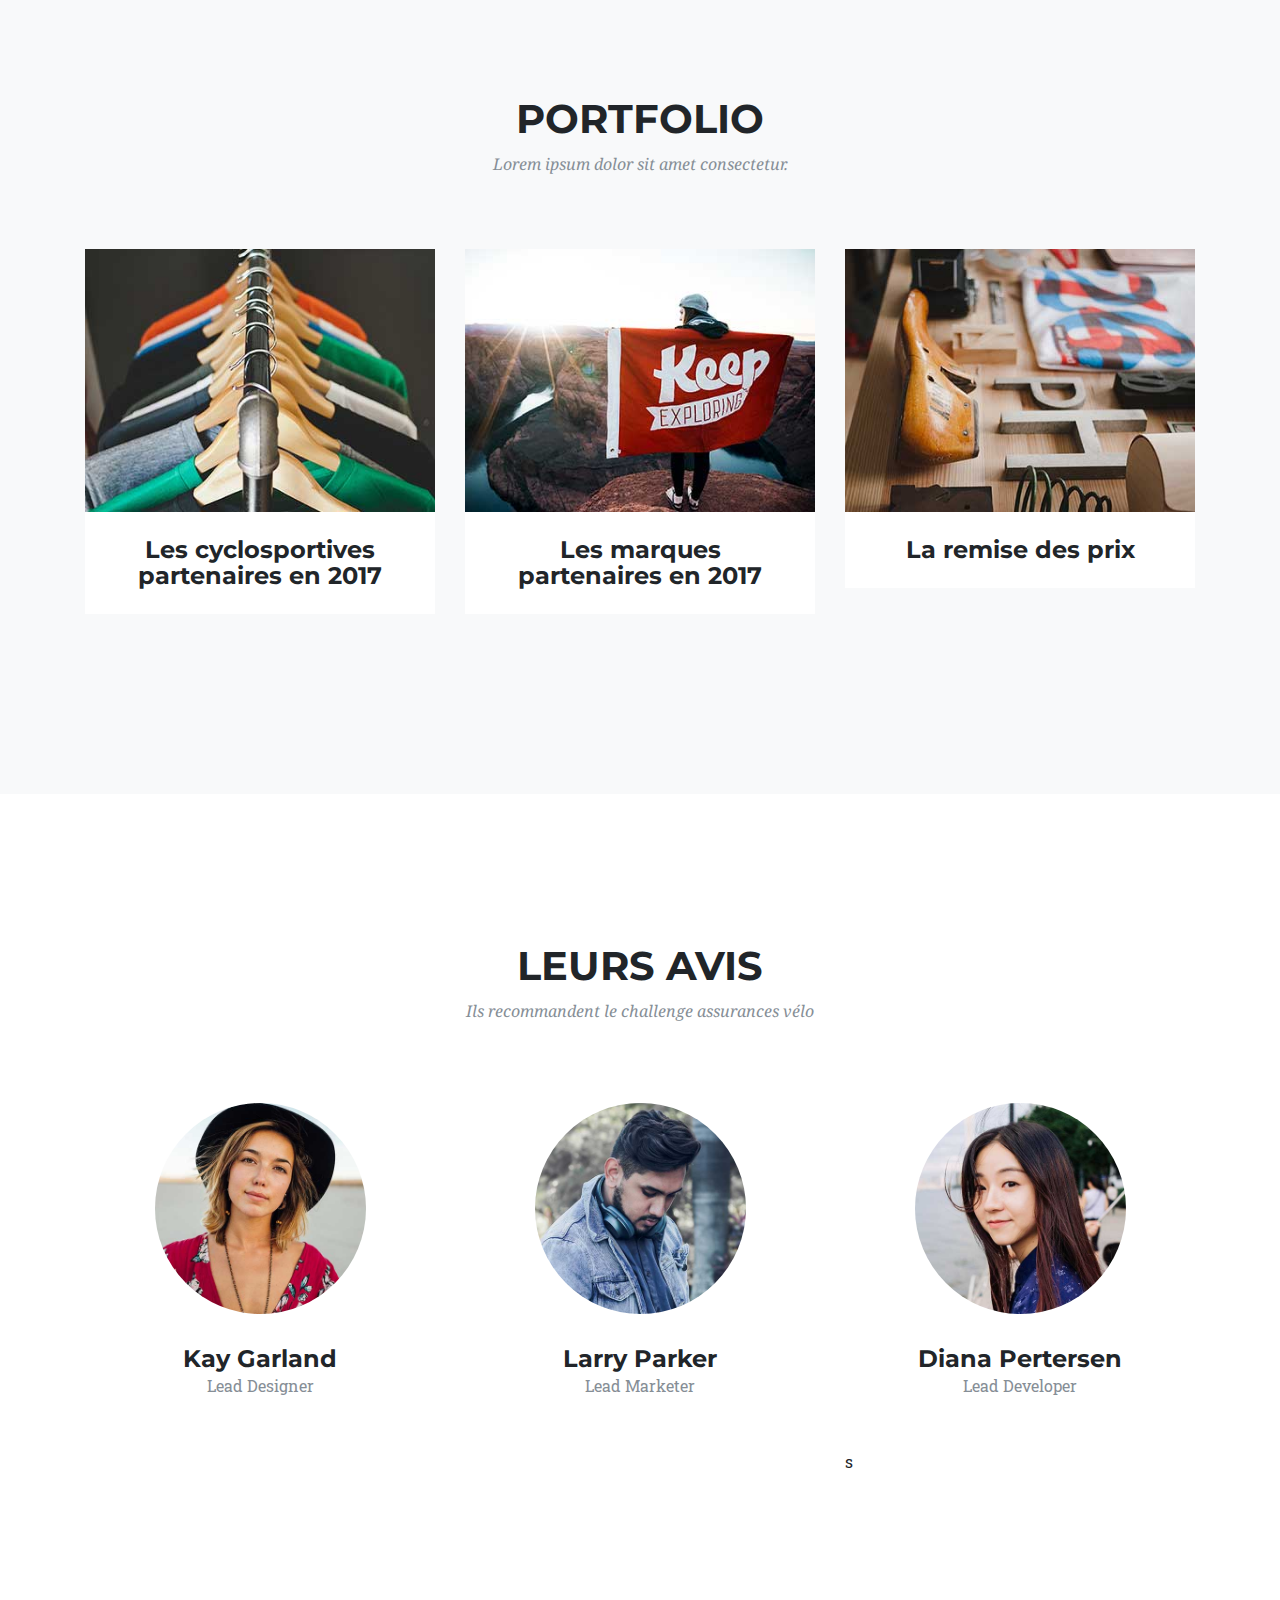
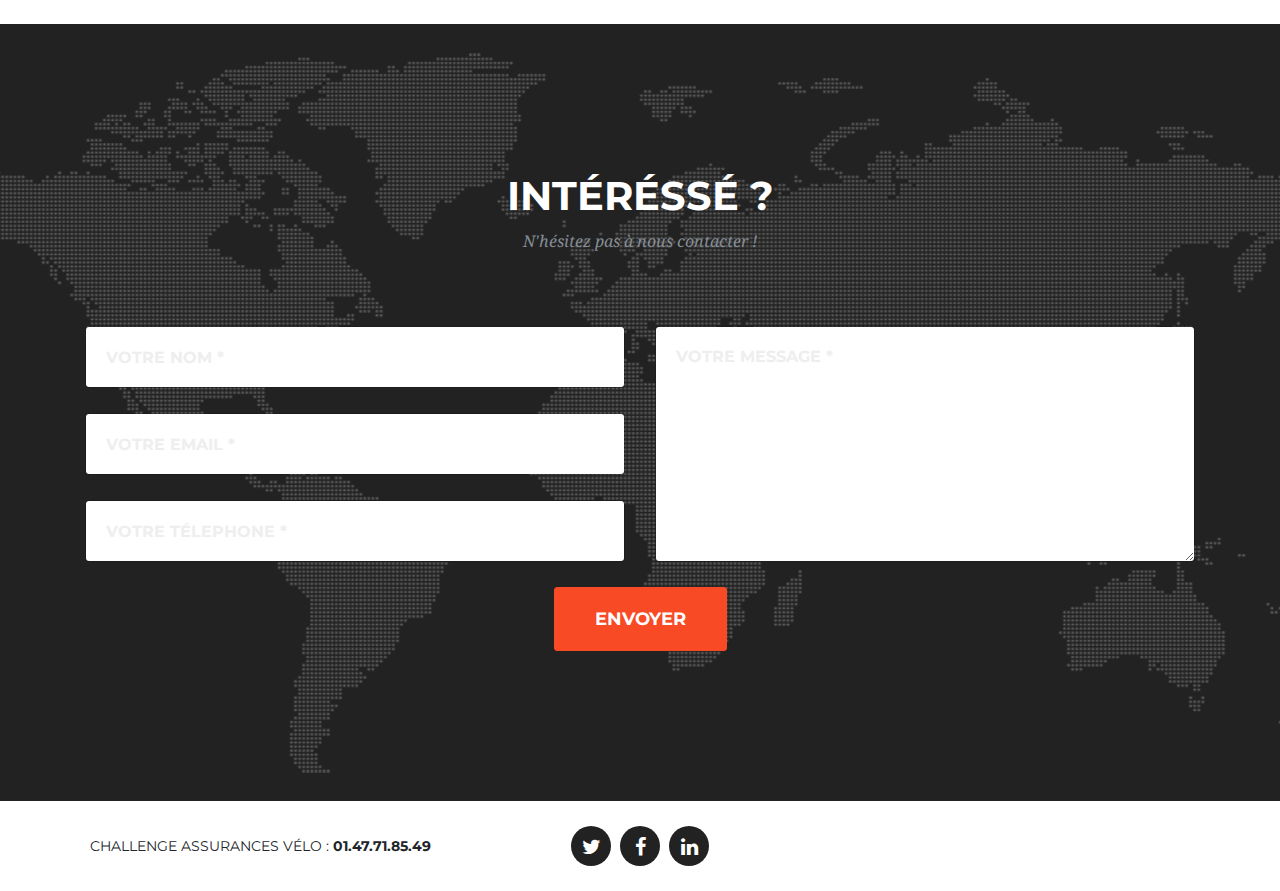
==== commit 004fd205: "e" ====
--- a/index.html
+++ b/index.html
@@ -287,7 +287,7 @@
         </div>
         <div class="row">
           <div class="col-lg-12">
-            <form id="contactForm" action="https://formspree.io/pierre.liduena@gmail.com" method="POST" novalidate>
+            <form action="https://formspree.io/challenge@assurancesvelo.com" method="POST">
               <div class="row">
                 <div class="col-md-6">
                   <div class="form-group">
@@ -305,7 +305,7 @@
                 </div>
                 <div class="col-md-6">
                   <div class="form-group">
-                    <textarea class="form-control" id="message" placeholder="Votre Message *" required data-validation-required-message="Please enter a message."></textarea>
+                    <textarea class="form-control" id="message" name="message" placeholder="Votre Message *" required data-validation-required-message="Please enter a message."></textarea>
                     <p class="help-block text-danger"></p>
                   </div>
                 </div>
@@ -320,14 +320,6 @@
         </div>
       </div>
     </section>
-
-    <form action="https://formspree.io/challenge@assurancesvelo.com"
-          method="POST">
-        <input type="text" name="name">
-        <input type="email" name="_replyto">
-        <input type="submit" value="Send">
-    </form>
-
 
     <!-- Footer -->
     <footer>
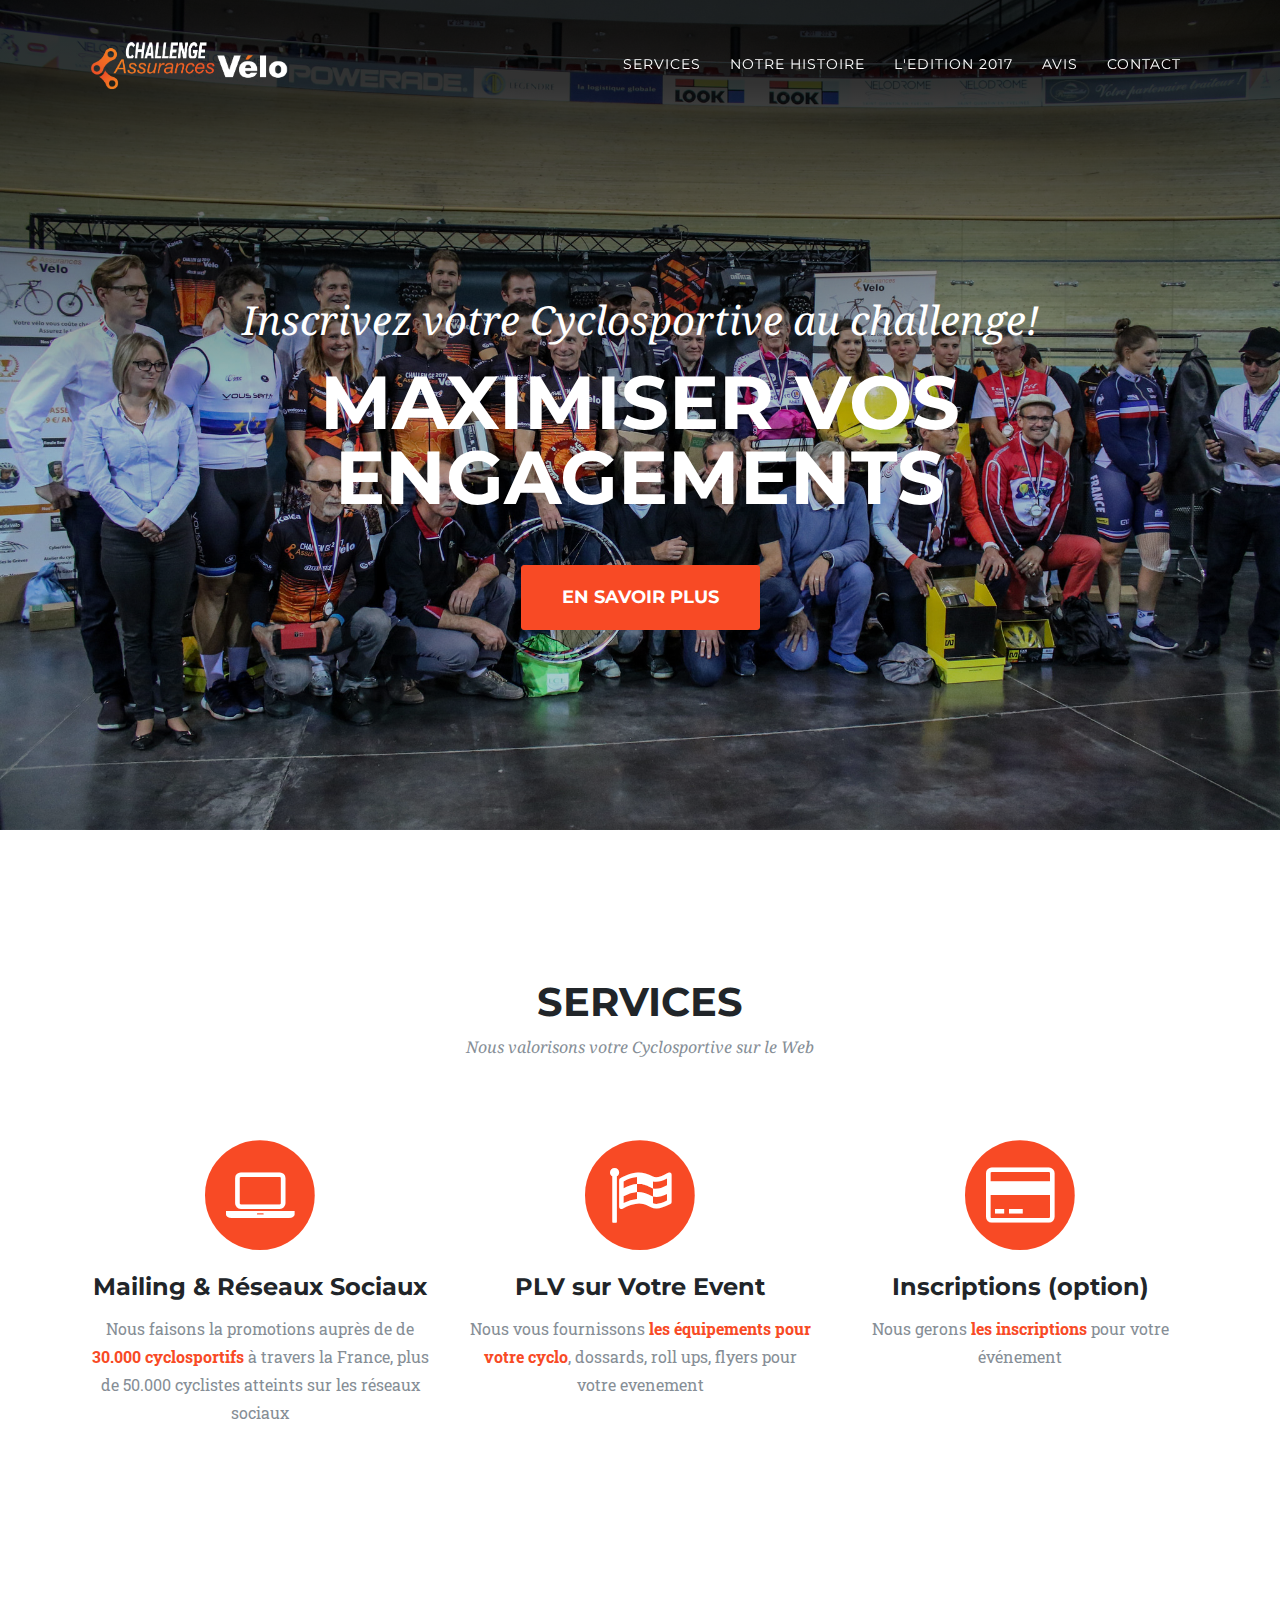
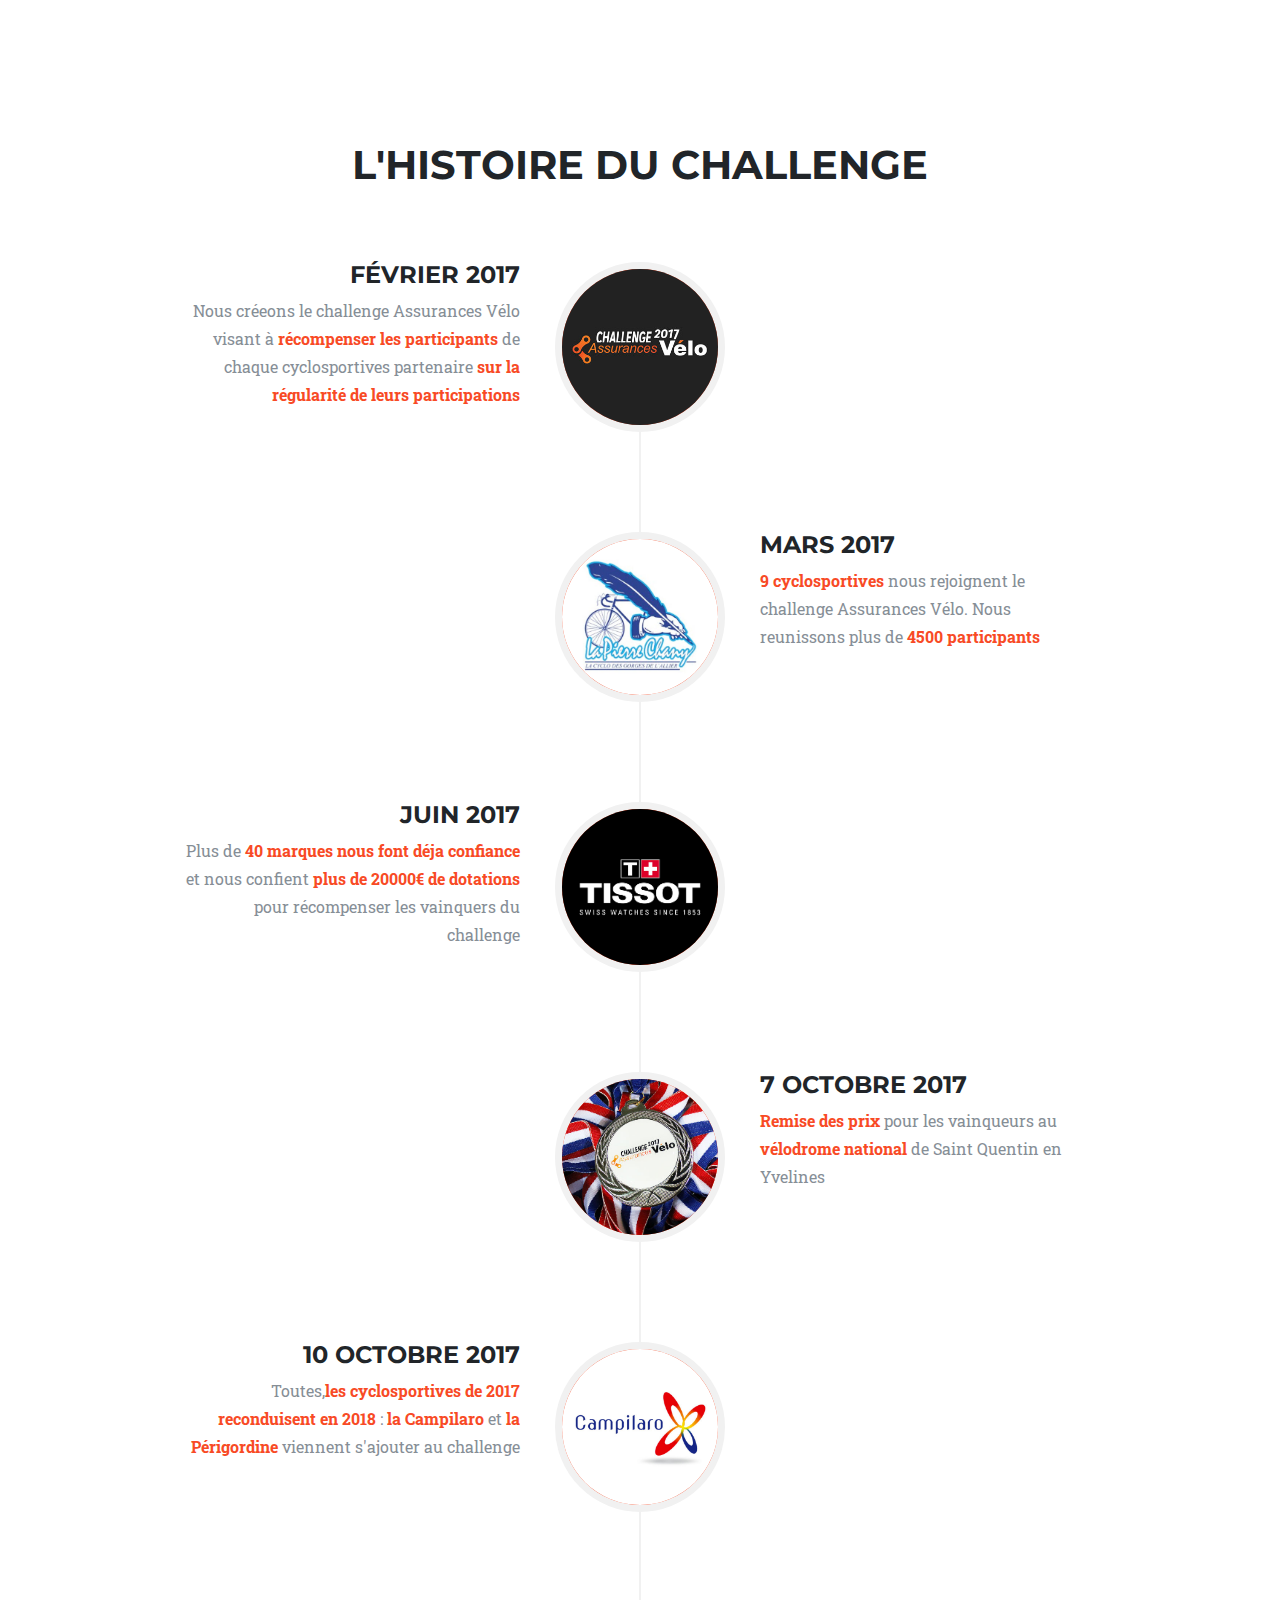
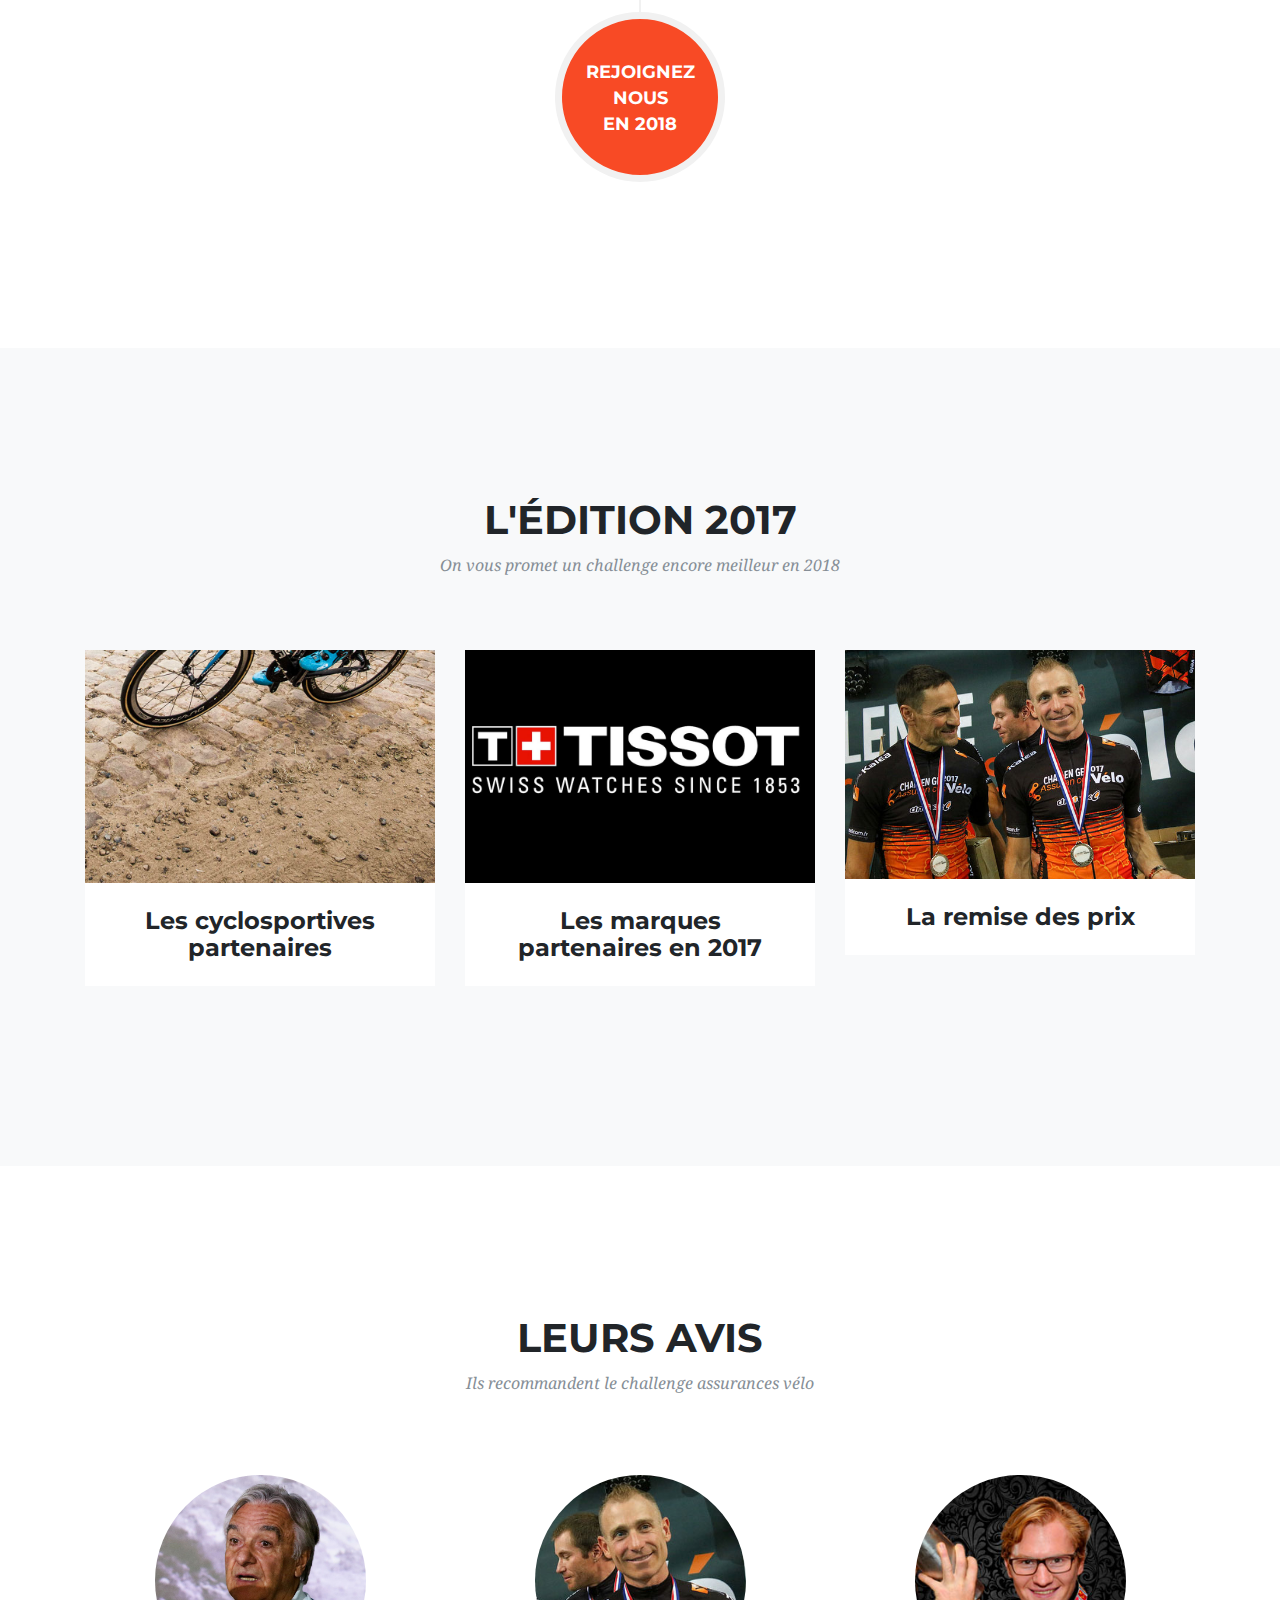
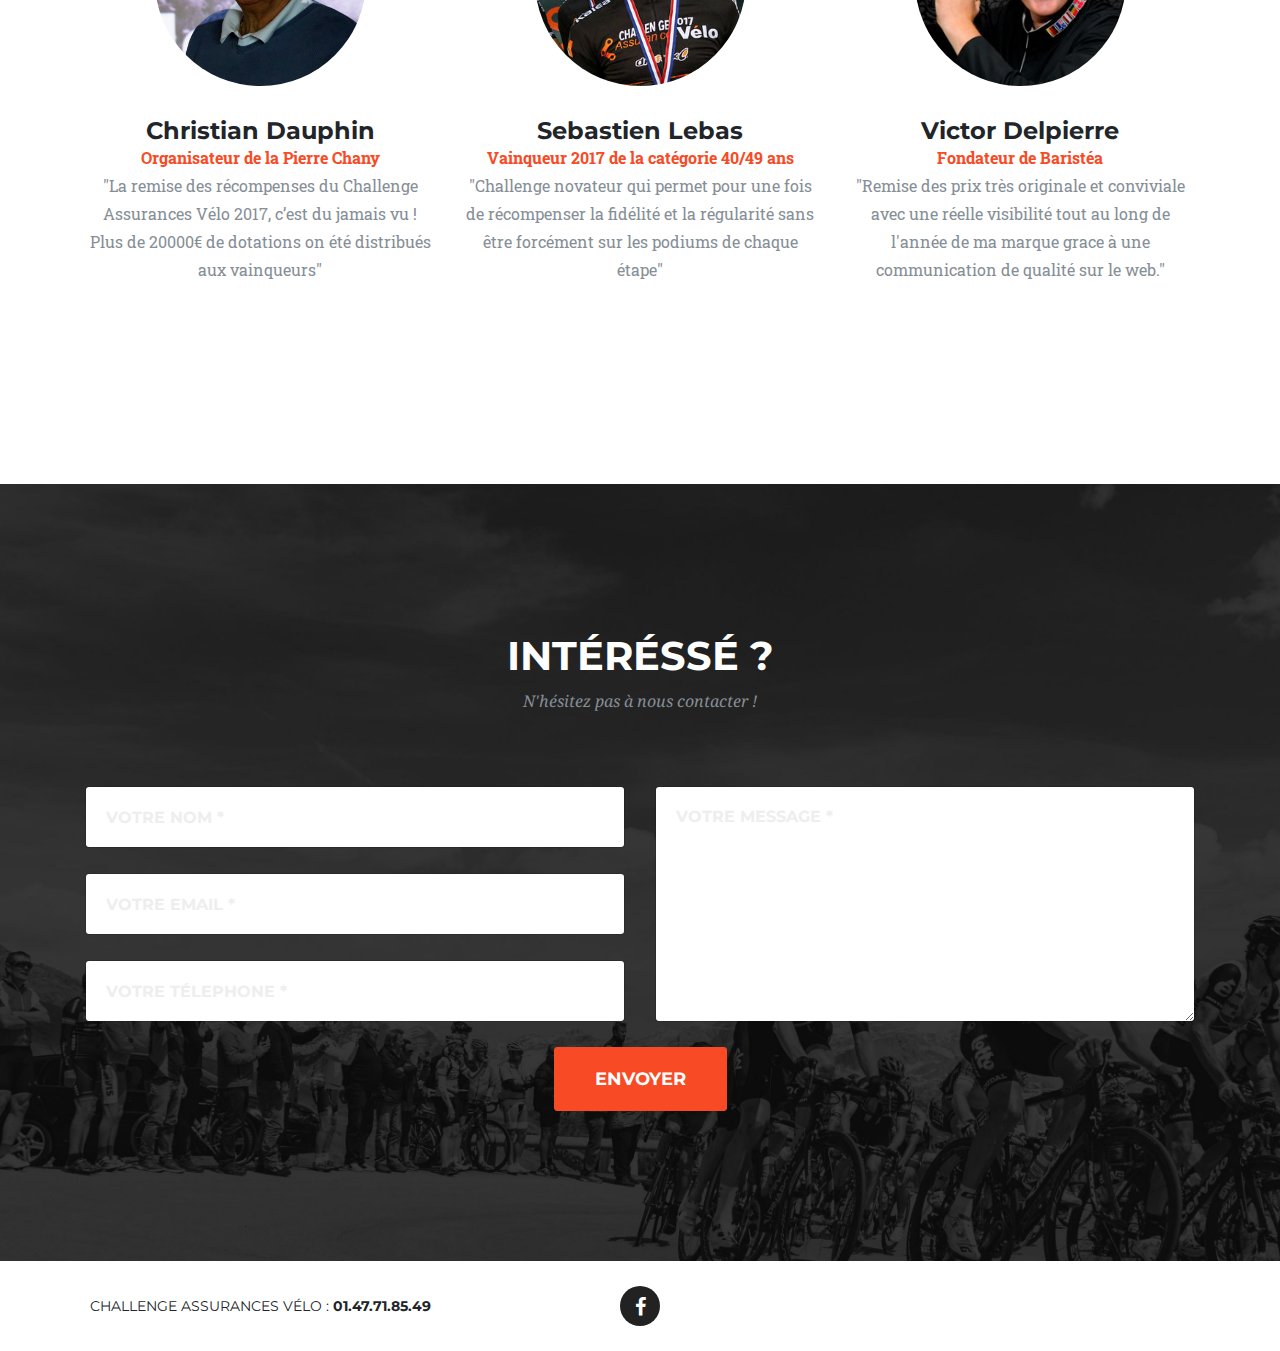
==== commit 1fa2d421: "f" ====
--- a/index.html
+++ b/index.html
@@ -49,7 +49,7 @@
             <a class="nav-link js-scroll-trigger" href="#portfolio">L'edition 2017</a>
           </li>
           <li class="nav-item">
-            <a class="nav-link js-scroll-trigger" href="#team">Avis clients</a>
+            <a class="nav-link js-scroll-trigger" href="#team">Avis</a>
           </li>
           <li class="nav-item">
             <a class="nav-link js-scroll-trigger" href="#contact">Contact</a>
@@ -63,8 +63,8 @@
   <header class="masthead">
     <div class="container">
       <div class="intro-text">
-        <div class="intro-lead-in">Bienvenu dans le Challenge Assurances Vélo</div>
-        <div class="intro-heading">Devenez partenaire !</div>
+        <div class="intro-lead-in">Inscrivez votre Cyclosportive au challenge!</div>
+        <div class="intro-heading">Maximiser vos engagements</div>
         <a class="btn btn-xl js-scroll-trigger" href="#services">En savoir plus</a>
       </div>
     </div>
@@ -86,7 +86,7 @@
             <i class="fa fa-laptop fa-stack-1x fa-inverse"></i>
           </span>
           <h4 class="service-heading">Mailing & Réseaux Sociaux</h4>
-          <p class="text-muted">Nous faisons la promotions auprès de de 20000 cyclosportifs à travers la France</p>
+          <p class="text-muted">Nous faisons la promotions auprès de de <span style="color:#f84a25"><strong>30.000 cyclosportifs</strong></span> à travers la France, plus de 50.000 cyclistes atteints sur les réseaux sociaux</p>
         </div>
         <div class="col-md-4">
           <span class="fa-stack fa-4x">
@@ -94,7 +94,7 @@
             <i class="fa fa-flag-checkered fa-stack-1x fa-inverse"></i>
           </span>
           <h4 class="service-heading">PLV sur Votre Event</h4>
-          <p class="text-muted">Nous vous fournissons, dossards, roll ups, flyers pour votre evenement</p>
+          <p class="text-muted">Nous vous fournissons <span style="color:#f84a25"><strong>les équipements pour votre cyclo</strong></span>, dossards, roll ups, flyers pour votre evenement</p>
         </div>
         <div class="col-md-4">
           <span class="fa-stack fa-4x">
@@ -102,7 +102,7 @@
             <i class="fa fa-credit-card fa-stack-1x fa-inverse"></i>
           </span>
           <h4 class="service-heading">Inscriptions (option)</h4>
-          <p class="text-muted">Nous gerons les inscriptions pour votre événement</p>
+          <p class="text-muted">Nous gerons <span style="color:#f84a25"><strong>les inscriptions</strong></span> pour votre événement</p>
         </div>
       </div>
     </div>
@@ -166,10 +166,23 @@
               </div>
               <div class="timeline-panel">
                 <div class="timeline-heading">
-                  <h4>Octobre 2017</h4>
+                  <h4>7 Octobre 2017</h4>
                 </div>
                 <div class="timeline-body">
                   <p class="text-muted"> <span style="color:#f84a25"><strong>Remise des prix</strong></span> pour les vainqueurs au <span style="color:#f84a25"><strong>vélodrome national</strong></span> de Saint Quentin en Yvelines</p>
+                </div>
+              </div>
+            </li>
+            <li>
+              <div class="timeline-image">
+                <img class="rounded-circle img-fluid" src="img/about/5.jpg" alt="">
+              </div>
+              <div class="timeline-panel">
+                <div class="timeline-heading">
+                  <h4>10 Octobre 2017</h4>
+                </div>
+                <div class="timeline-body">
+                  <p class="text-muted">Toutes,<span style="color:#f84a25"><strong>les cyclosportives de 2017 reconduisent en 2018</strong></span> : <span style="color:#f84a25"><strong>la Campilaro</strong></span> et <span style="color:#f84a25"><strong>la Périgordine</strong></span> viennent s'ajouter au challenge</p>
                 </div>
               </div>
             </li>
@@ -191,8 +204,8 @@
       <div class="container">
         <div class="row">
           <div class="col-lg-12 text-center">
-            <h2 class="section-heading">Portfolio</h2>
-            <h3 class="section-subheading text-muted">Lorem ipsum dolor sit amet consectetur.</h3>
+            <h2 class="section-heading">L'édition 2017</h2>
+            <h3 class="section-subheading text-muted">On vous promet un challenge encore meilleur en 2018</h3>
           </div>
         </div>
         <div class="row">
@@ -206,7 +219,7 @@
               <img class="img-fluid" src="img/portfolio/01-thumbnail.jpg" alt="">
             </a>
             <div class="portfolio-caption">
-              <h4>Les cyclosportives partenaires en 2017</h4>
+              <h4>Les cyclosportives partenaires</h4>
             </div>
           </div>
           <div class="col-md-4 col-sm-6 portfolio-item">
@@ -253,23 +266,29 @@
           <div class="col-sm-4">
             <div class="team-member">
               <img class="mx-auto rounded-circle" src="img/team/1.jpg" alt="">
-              <h4>Kay Garland</h4>
-              <p class="text-muted">Lead Designer</p>
+              <h4>Christian Dauphin</h4>
+              <p class="text-muted"><span style="color:#f84a25"><strong>Organisateur de la Pierre Chany</strong></span>
+                <br>
+              "La remise des récompenses du Challenge Assurances Vélo 2017, c’est du jamais vu ! Plus de 20000€ de dotations on été distribués aux vainqueurs"</p>
             </div>
           </div>
           <div class="col-sm-4">
             <div class="team-member">
               <img class="mx-auto rounded-circle" src="img/team/2.jpg" alt="">
-              <h4>Larry Parker</h4>
-              <p class="text-muted">Lead Marketer</p>
+              <h4>Sebastien Lebas</h4>
+              <p class="text-muted"><span style="color:#f84a25"><strong>Vainqueur 2017 de la catégorie 40/49 ans</strong></span>
+                <br>
+              "Challenge novateur qui permet pour une fois de récompenser la fidélité et la régularité sans être forcément sur les podiums de chaque étape"</p>
             </div>
           </div>
           <div class="col-sm-4">
             <div class="team-member">
               <img class="mx-auto rounded-circle" src="img/team/3.jpg" alt="">
-              <h4>Diana Pertersen</h4>
-              <p class="text-muted">Lead Developer</p>
-            </div>s
+              <h4>Victor Delpierre</h4>
+              <p class="text-muted"><span style="color:#f84a25"><strong>Fondateur de Baristéa</strong></span>
+                <br>
+              "Remise des prix très originale et conviviale avec une réelle visibilité tout au long de l'année de ma marque grace à une communication de qualité sur le web."</p>
+            </div>
           </div>
         </div>
       </div>
@@ -331,18 +350,8 @@
           <div class="col-md-4">
             <ul class="list-inline social-buttons">
               <li class="list-inline-item">
-                <a href="#">
-                  <i class="fa fa-twitter"></i>
-                </a>
-              </li>
-              <li class="list-inline-item">
-                <a href="#">
+                <a href="https://www.facebook.com/assurancevelo/?fref=ts" target="_blank">
                   <i class="fa fa-facebook"></i>
-                </a>
-              </li>
-              <li class="list-inline-item">
-                <a href="#">
-                  <i class="fa fa-linkedin"></i>
                 </a>
               </li>
             </ul>
@@ -371,7 +380,7 @@
                 <div class="modal-body">
                   <!-- Project Details Go Here -->
                   <h2>Les Cyclosportives partenaires</h2>
-                  <p class="item-intro text-muted">9 cyclosportives on rejoint le challenge en 2017</p>
+                  <p class="item-intro text-muted">9 cyclosportives ont rejoint le challenge en 2017</p>
                   <img class="img-fluid d-block mx-auto" src="img/portfolio/01-full.jpg" alt="">
                   <p>
                     Etape 1 - La Jaques Gouin
@@ -391,6 +400,10 @@
                     Etape 8 - La Jean François Bernard
                     <br>
                     Etape 9 - Les Monts de L'auxois
+                    <br>
+                    Etape 10 - La Campilaro
+                    <br>
+                    Etape 11 - La Périgordine
                   </p>
                   <button class="btn btn-primary" data-dismiss="modal" type="button">
                     <i class="fa fa-times"></i>
@@ -515,15 +528,10 @@
                   <h2>Remise des prix</h2>
                   <p class="item-intro text-muted">La remise des prix s'est effectuée au vélodrome nationnal de saint Quentin en Yvelines</p>
                   <img class="img-fluid d-block mx-auto" src="img/portfolio/03-full.jpg" alt="">
-                  <p>Tous les organisteaurs on été invité à la remise des prix. Une reunion à été donnée en cette occasion pour discuter ensemble des objectifs pour 2018.</p>
-                  <ul class="list-inline">
-                    <li>Date: January 2017</li>
-                    <li>Client: Finish</li>
-                    <li>Category: Identity</li>
-                  </ul>
+                  <p>Tous les organisateurs ont été invités à la remise des prix. Une reunion s'est déroulée pour définir les objectifs pour l'édition 2018.</p>
                   <button class="btn btn-primary" data-dismiss="modal" type="button">
                     <i class="fa fa-times"></i>
-                  Close Project</button>
+                  Fermer le fenêtre</button>
                 </div>
               </div>
             </div>
--- a/css/agency.css
+++ b/css/agency.css
@@ -436,8 +436,9 @@
 
 section#contact {
   background-color: #222222;
-  background-image: url("../img/map-image.png");
+  background-image: url("../img/footer.jpg");
   background-repeat: no-repeat;
+  background-size: cover;
   background-position: center; }
   section#contact .section-heading {
     color: white; }
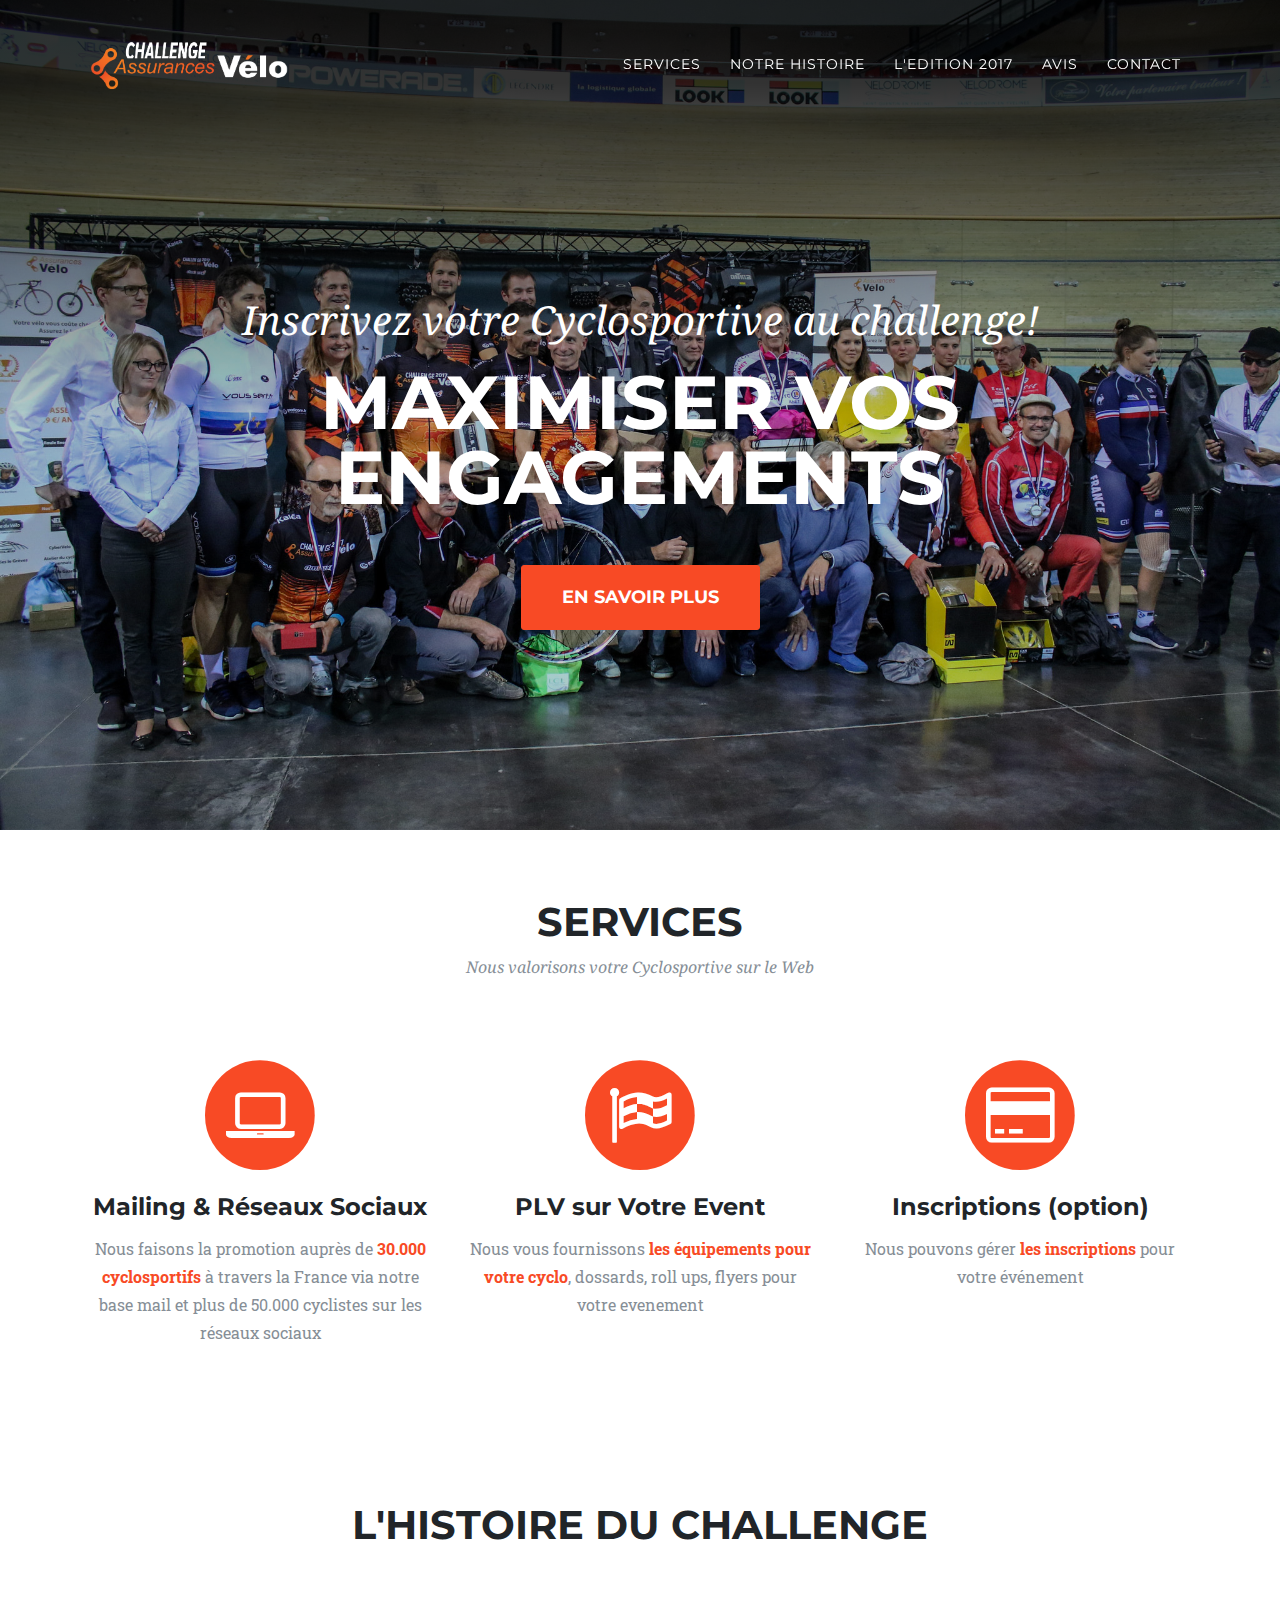
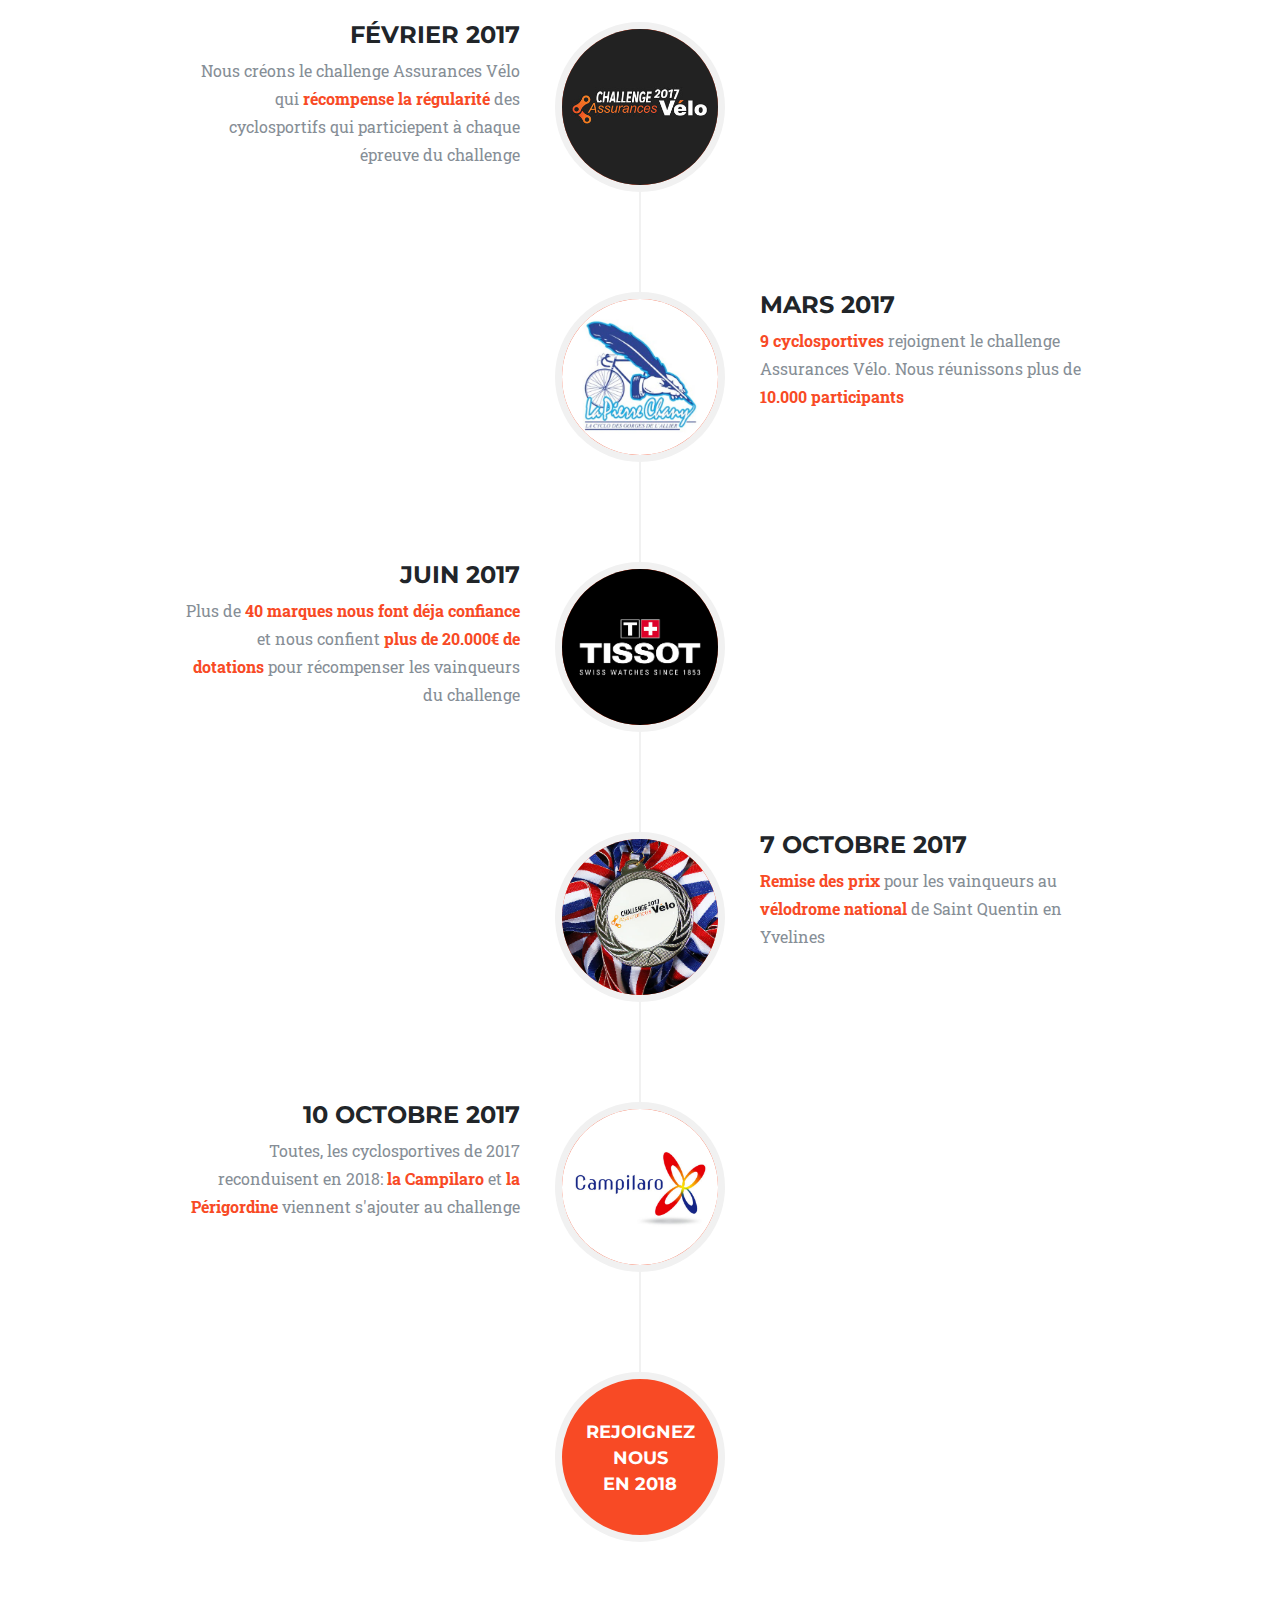
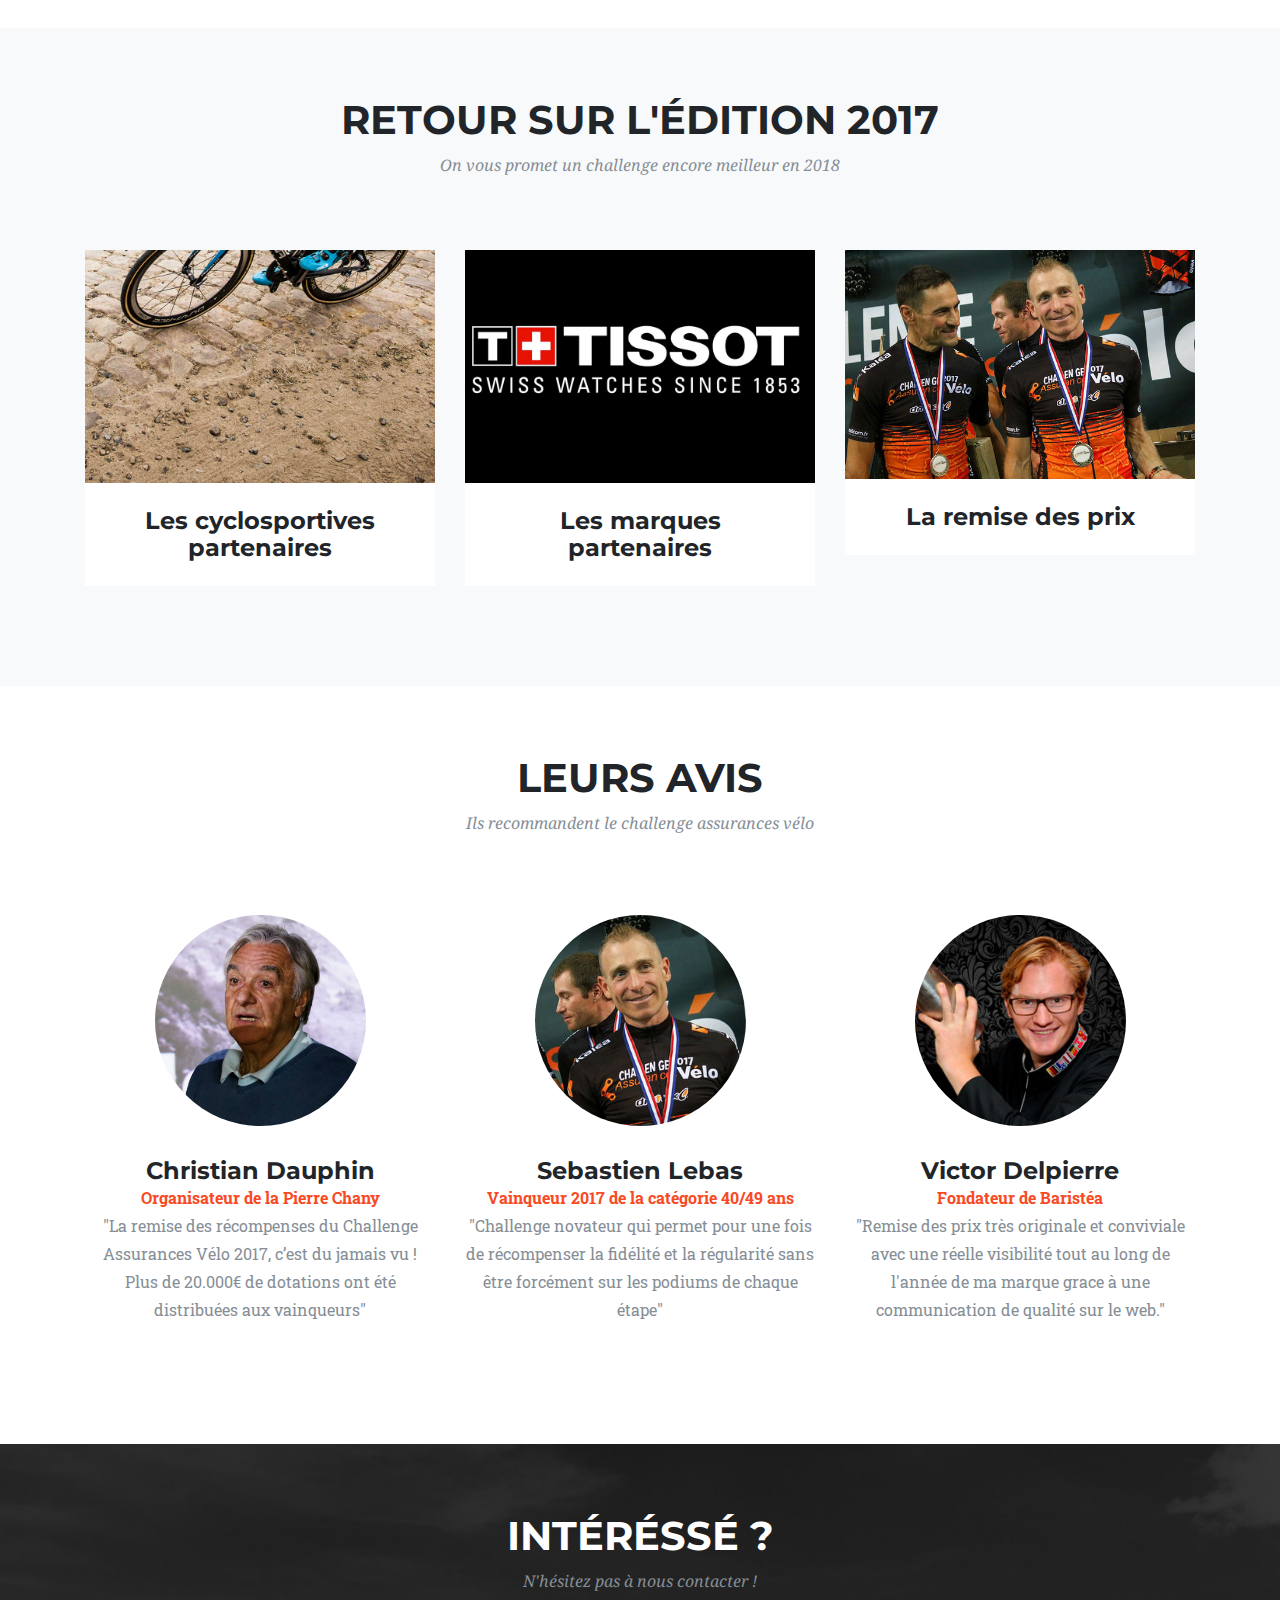
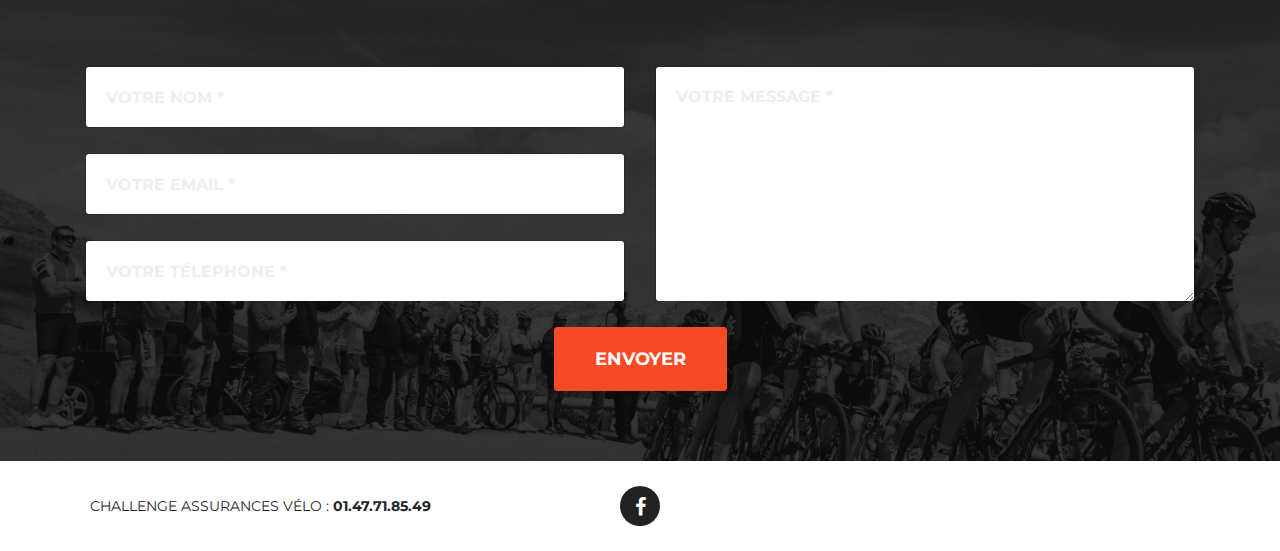
==== commit e2550281: "d" ====
--- a/index.html
+++ b/index.html
@@ -86,7 +86,7 @@
             <i class="fa fa-laptop fa-stack-1x fa-inverse"></i>
           </span>
           <h4 class="service-heading">Mailing & Réseaux Sociaux</h4>
-          <p class="text-muted">Nous faisons la promotions auprès de de <span style="color:#f84a25"><strong>30.000 cyclosportifs</strong></span> à travers la France, plus de 50.000 cyclistes atteints sur les réseaux sociaux</p>
+          <p class="text-muted">Nous faisons la promotion auprès de <span style="color:#f84a25"><strong>30.000 cyclosportifs</strong></span> à travers la France via notre base mail et plus de 50.000 cyclistes sur les réseaux sociaux</p>
         </div>
         <div class="col-md-4">
           <span class="fa-stack fa-4x">
@@ -102,7 +102,7 @@
             <i class="fa fa-credit-card fa-stack-1x fa-inverse"></i>
           </span>
           <h4 class="service-heading">Inscriptions (option)</h4>
-          <p class="text-muted">Nous gerons <span style="color:#f84a25"><strong>les inscriptions</strong></span> pour votre événement</p>
+          <p class="text-muted">Nous pouvons gérer <span style="color:#f84a25"><strong>les inscriptions</strong></span> pour votre événement</p>
         </div>
       </div>
     </div>
@@ -130,7 +130,7 @@
                   <h4>Février 2017</h4>
                 </div>
                 <div class="timeline-body">
-                  <p class="text-muted">Nous créeons le challenge Assurances Vélo visant à <span style="color:#f84a25"><strong>récompenser les participants</strong></span> de chaque cyclosportives partenaire <span style="color:#f84a25"><strong>sur la régularité de leurs participations</strong></span></p>
+                  <p class="text-muted">Nous créons le challenge Assurances Vélo qui <span style="color:#f84a25"><strong>récompense la régularité</strong></span> des cyclosportifs qui particiepent à chaque épreuve du challenge</p>
                 </div>
               </div>
             </li>
@@ -143,7 +143,7 @@
                   <h4>Mars 2017</h4>
                 </div>
                 <div class="timeline-body">
-                  <p class="text-muted"><span style="color:#f84a25"><strong>9 cyclosportives</strong></span> nous rejoignent le challenge Assurances Vélo. Nous reunissons plus de <span style="color:#f84a25"><strong>4500 participants</strong></span></p>
+                  <p class="text-muted"><span style="color:#f84a25"><strong>9 cyclosportives</strong></span> rejoignent le challenge Assurances Vélo. Nous réunissons plus de <span style="color:#f84a25"><strong>10.000 participants</strong></span></p>
                 </div>
               </div>
             </li>
@@ -156,7 +156,7 @@
                   <h4>Juin 2017</h4>
                 </div>
                 <div class="timeline-body">
-                  <p class="text-muted"> Plus de <span style="color:#f84a25"><strong>40 marques nous font déja confiance</strong></span> et nous confient <span style="color:#f84a25"><strong>plus de 20000€ de dotations </strong></span>pour récompenser les vainquers du challenge</p>
+                  <p class="text-muted"> Plus de <span style="color:#f84a25"><strong>40 marques nous font déja confiance</strong></span> et nous confient <span style="color:#f84a25"><strong>plus de 20.000€ de dotations </strong></span>pour récompenser les vainqueurs du challenge</p>
                 </div>
               </div>
             </li>
@@ -182,7 +182,7 @@
                   <h4>10 Octobre 2017</h4>
                 </div>
                 <div class="timeline-body">
-                  <p class="text-muted">Toutes,<span style="color:#f84a25"><strong>les cyclosportives de 2017 reconduisent en 2018</strong></span> : <span style="color:#f84a25"><strong>la Campilaro</strong></span> et <span style="color:#f84a25"><strong>la Périgordine</strong></span> viennent s'ajouter au challenge</p>
+                  <p class="text-muted">Toutes, les cyclosportives de 2017 reconduisent en 2018: <span style="color:#f84a25"><strong>la Campilaro</strong></span> et <span style="color:#f84a25"><strong>la Périgordine</strong></span> viennent s'ajouter au challenge</p>
                 </div>
               </div>
             </li>
@@ -204,7 +204,7 @@
       <div class="container">
         <div class="row">
           <div class="col-lg-12 text-center">
-            <h2 class="section-heading">L'édition 2017</h2>
+            <h2 class="section-heading">Retour sur l'édition 2017</h2>
             <h3 class="section-subheading text-muted">On vous promet un challenge encore meilleur en 2018</h3>
           </div>
         </div>
@@ -232,7 +232,7 @@
               <img class="img-fluid" src="img/portfolio/02-thumbnail.jpg" alt="">
             </a>
             <div class="portfolio-caption">
-              <h4>Les marques partenaires en 2017</h4>
+              <h4>Les marques partenaires</h4>
             </div>
           </div>
           <div class="col-md-4 col-sm-6 portfolio-item">
@@ -269,7 +269,7 @@
               <h4>Christian Dauphin</h4>
               <p class="text-muted"><span style="color:#f84a25"><strong>Organisateur de la Pierre Chany</strong></span>
                 <br>
-              "La remise des récompenses du Challenge Assurances Vélo 2017, c’est du jamais vu ! Plus de 20000€ de dotations on été distribués aux vainqueurs"</p>
+              "La remise des récompenses du Challenge Assurances Vélo 2017, c’est du jamais vu ! Plus de 20.000€ de dotations ont été distribuées aux vainqueurs"</p>
             </div>
           </div>
           <div class="col-sm-4">
@@ -400,10 +400,6 @@
                     Etape 8 - La Jean François Bernard
                     <br>
                     Etape 9 - Les Monts de L'auxois
-                    <br>
-                    Etape 10 - La Campilaro
-                    <br>
-                    Etape 11 - La Périgordine
                   </p>
                   <button class="btn btn-primary" data-dismiss="modal" type="button">
                     <i class="fa fa-times"></i>
@@ -526,7 +522,7 @@
                 <div class="modal-body">
                   <!-- Project Details Go Here -->
                   <h2>Remise des prix</h2>
-                  <p class="item-intro text-muted">La remise des prix s'est effectuée au vélodrome nationnal de saint Quentin en Yvelines</p>
+                  <p class="item-intro text-muted">La remise des prix s'est effectuée au vélodrome national de Saint Quentin en Yvelines</p>
                   <img class="img-fluid d-block mx-auto" src="img/portfolio/03-full.jpg" alt="">
                   <p>Tous les organisateurs ont été invités à la remise des prix. Une reunion s'est déroulée pour définir les objectifs pour l'édition 2018.</p>
                   <button class="btn btn-primary" data-dismiss="modal" type="button">
--- a/css/agency.css
+++ b/css/agency.css
@@ -41,7 +41,7 @@
 
 @media (min-width: 768px) {
   section {
-    padding: 150px 0; } }
+    padding: 70px 0; } }
 
 ::-moz-selection {
   background: #f84a25;
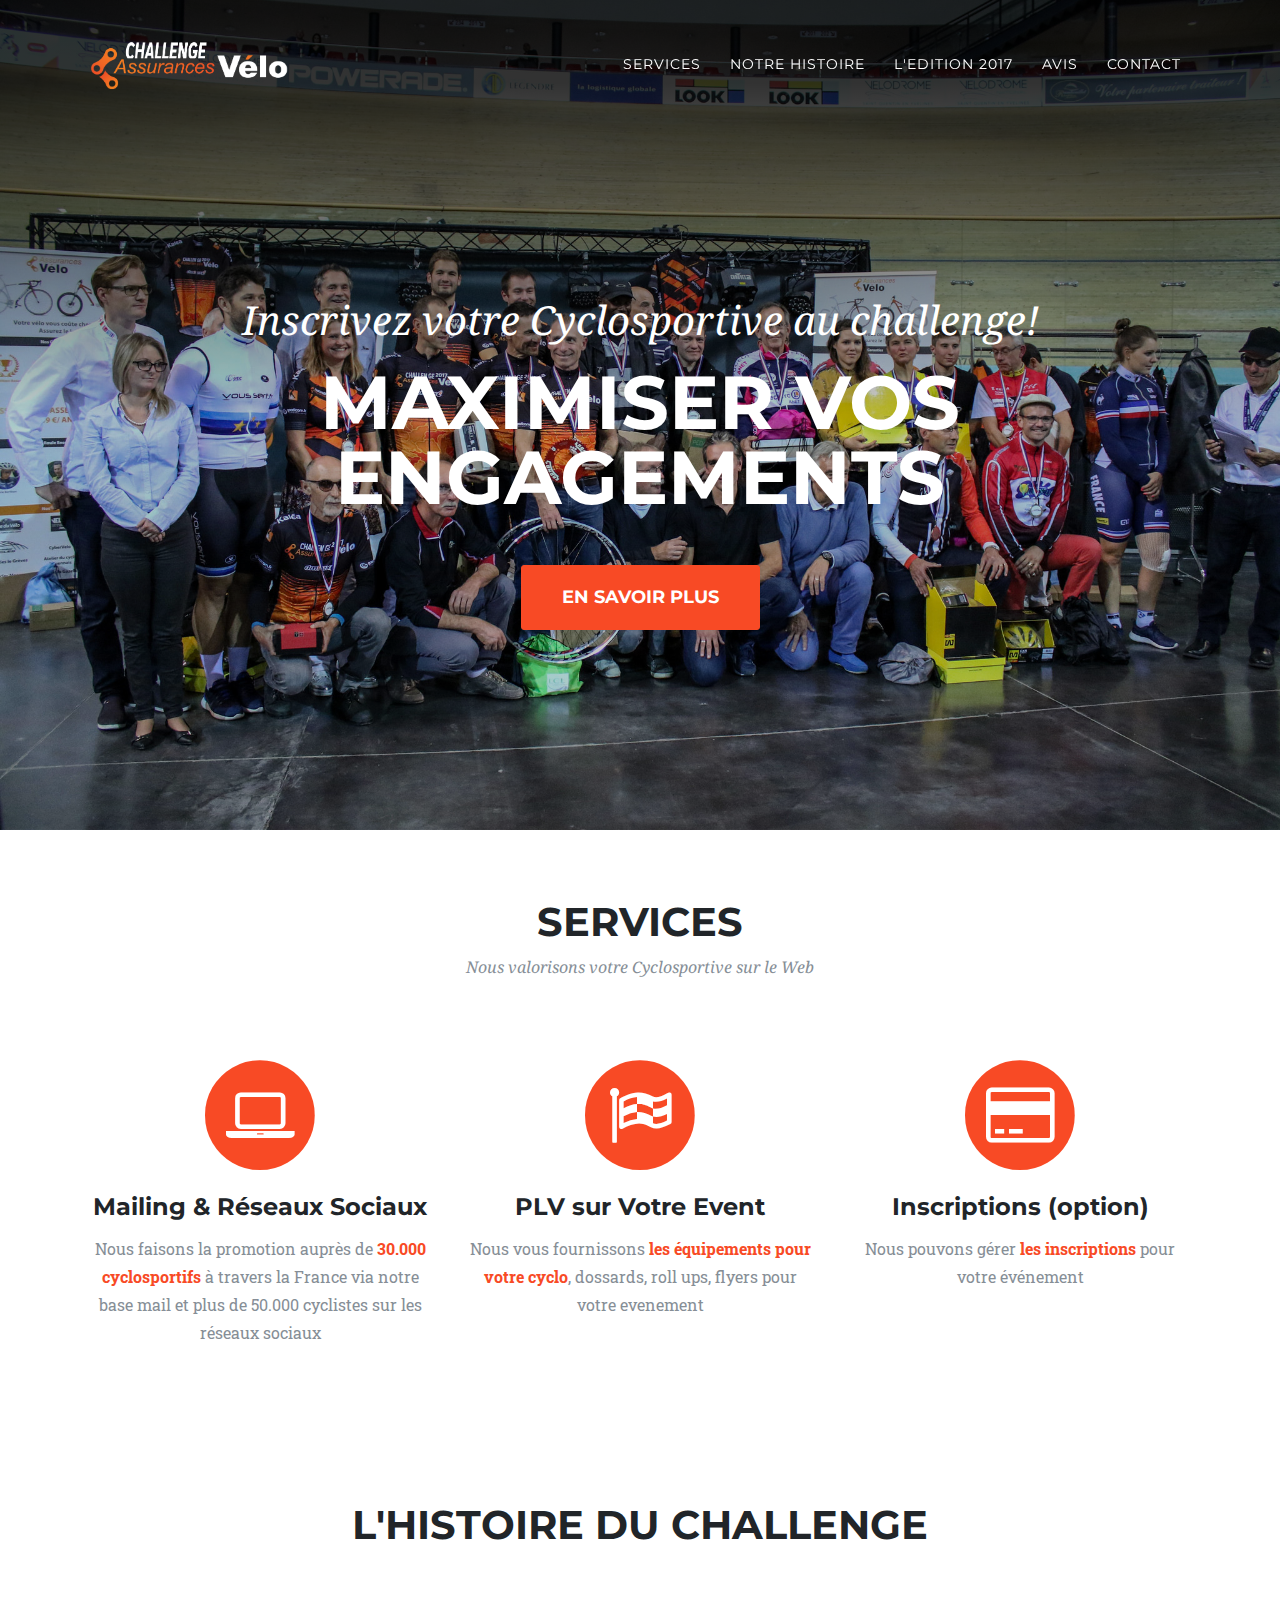
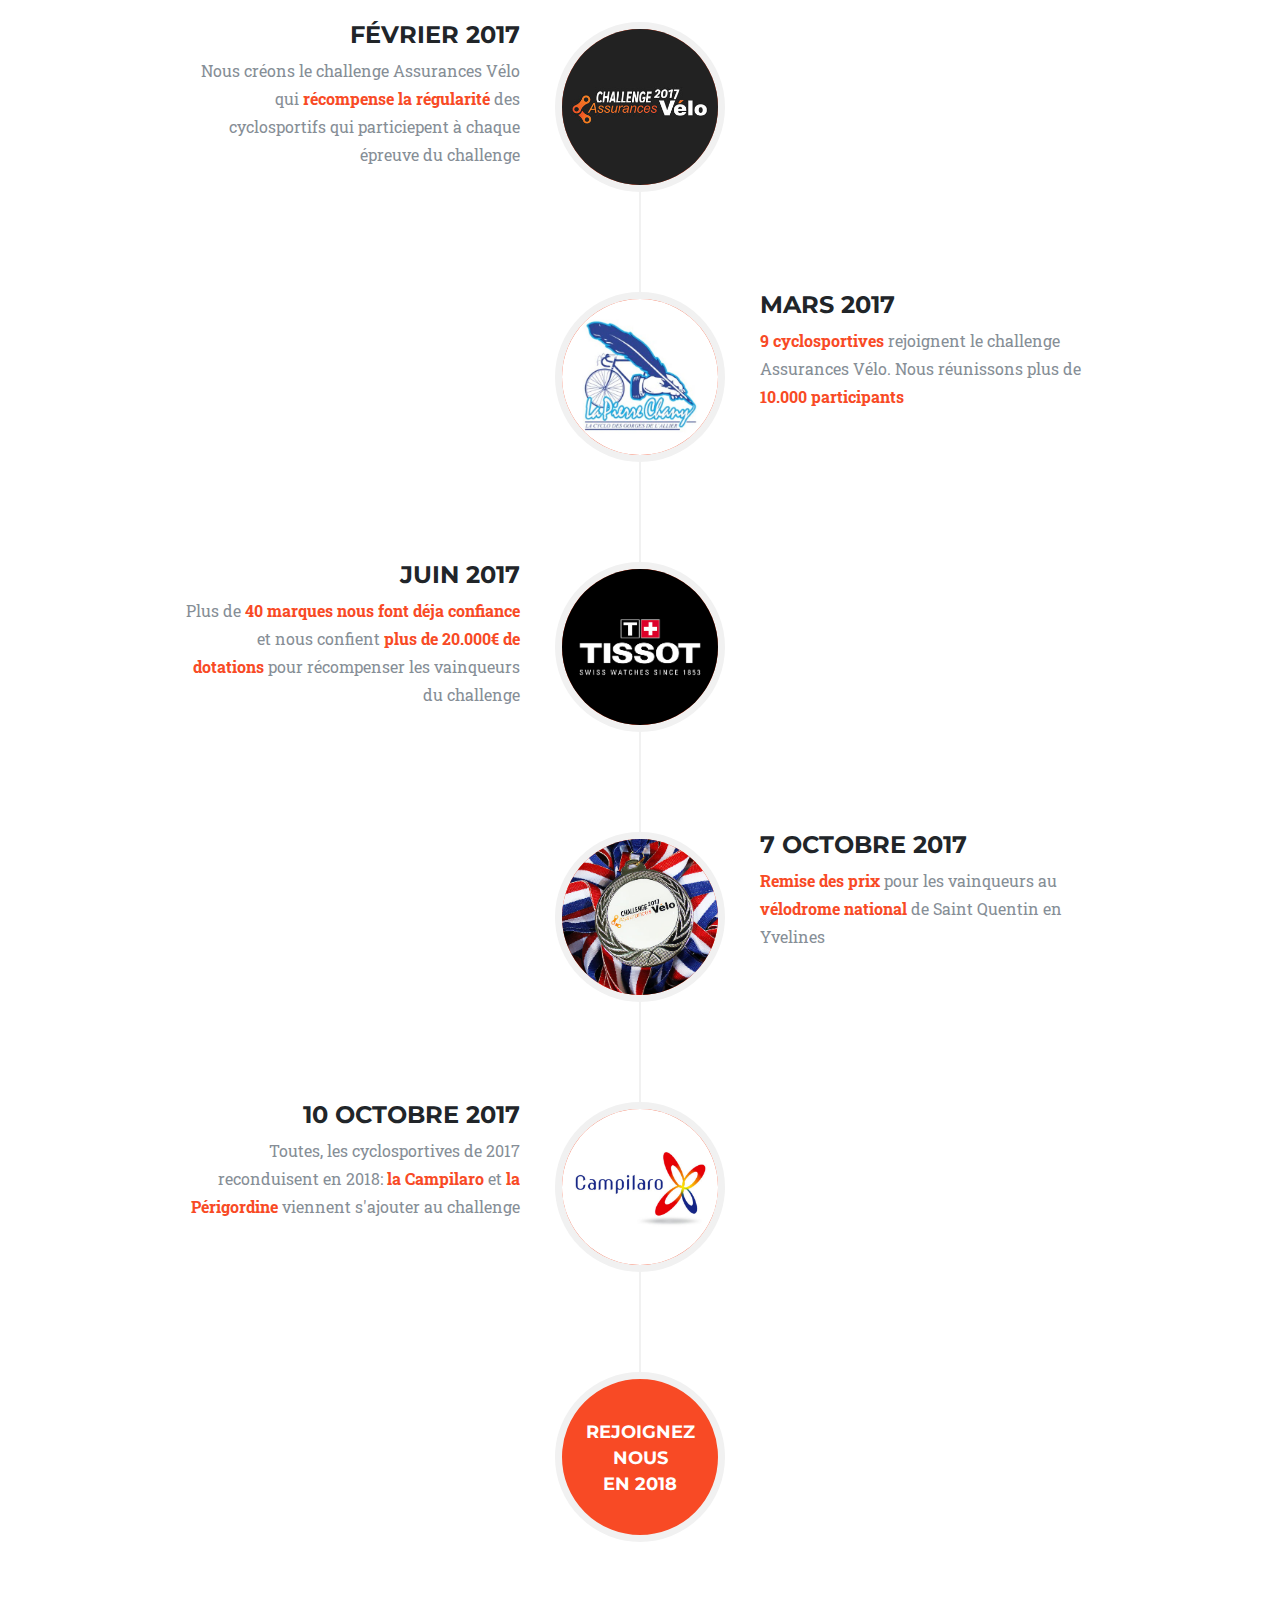
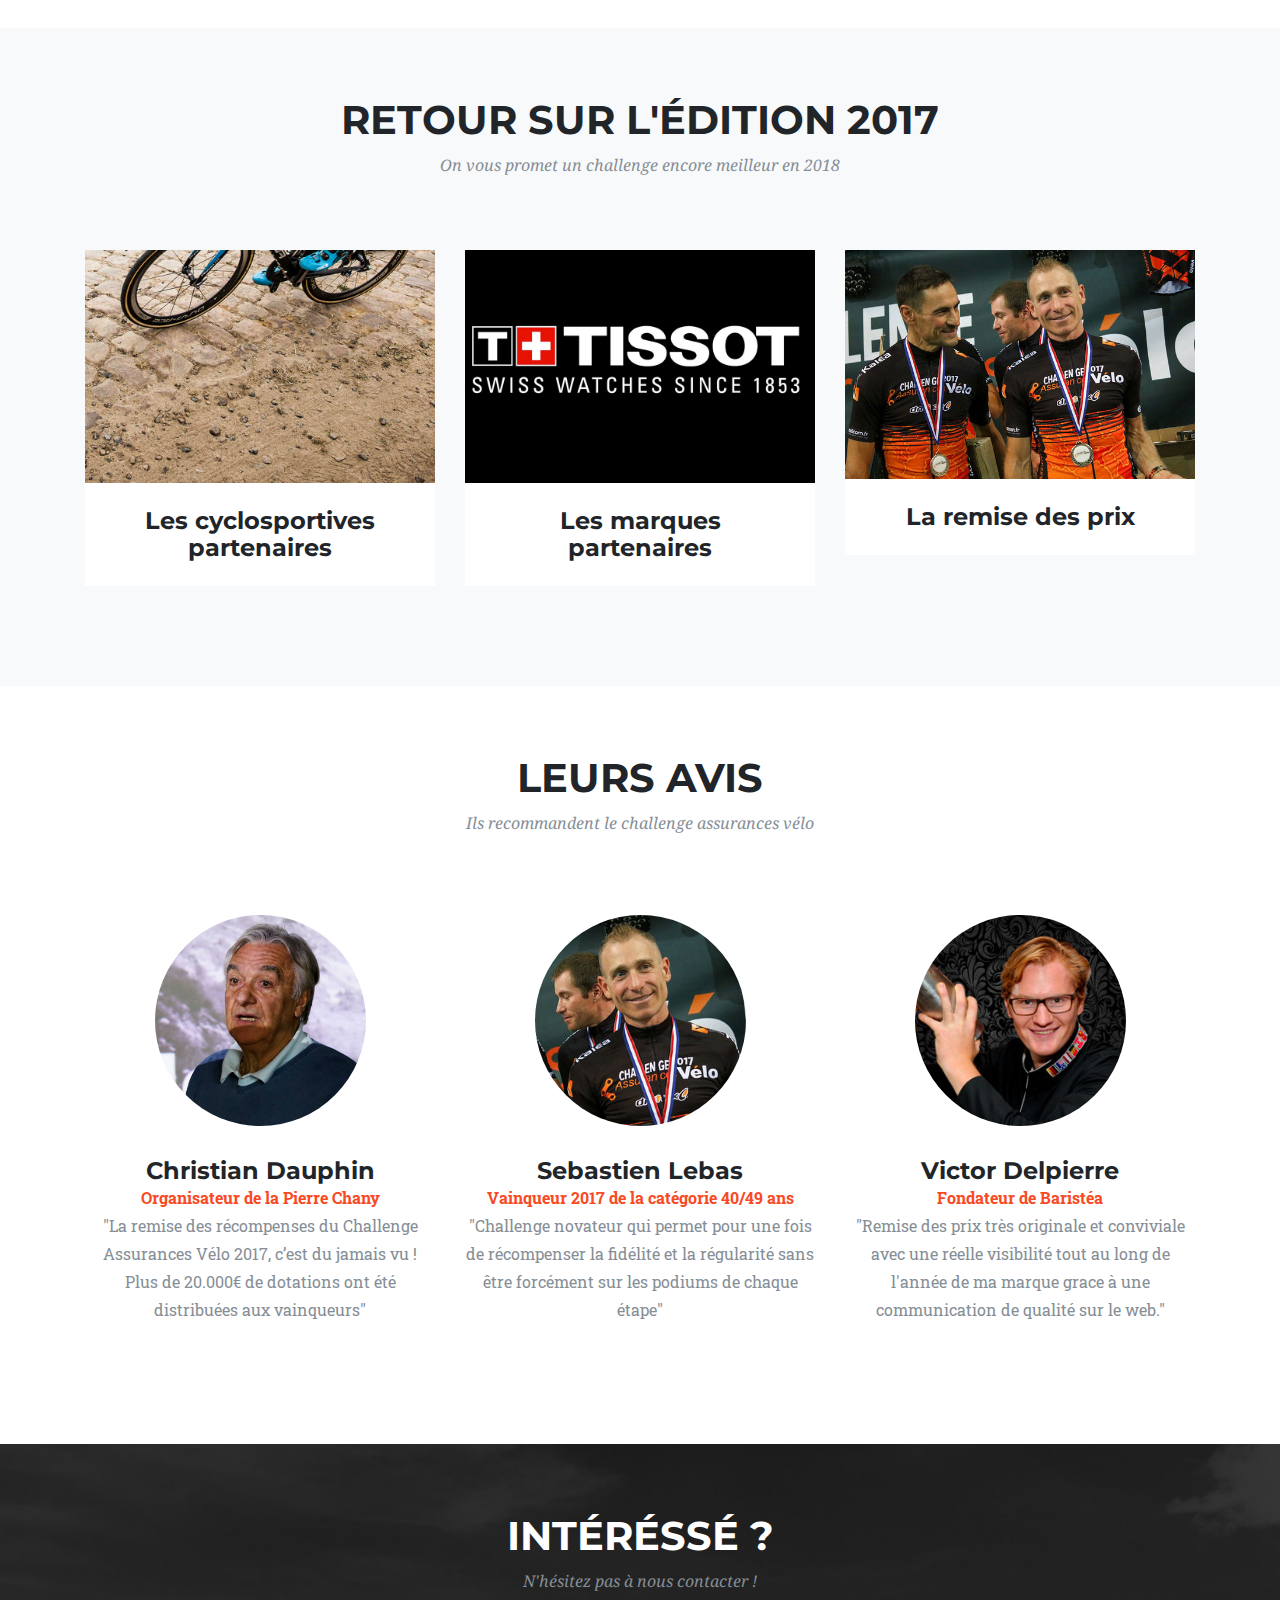
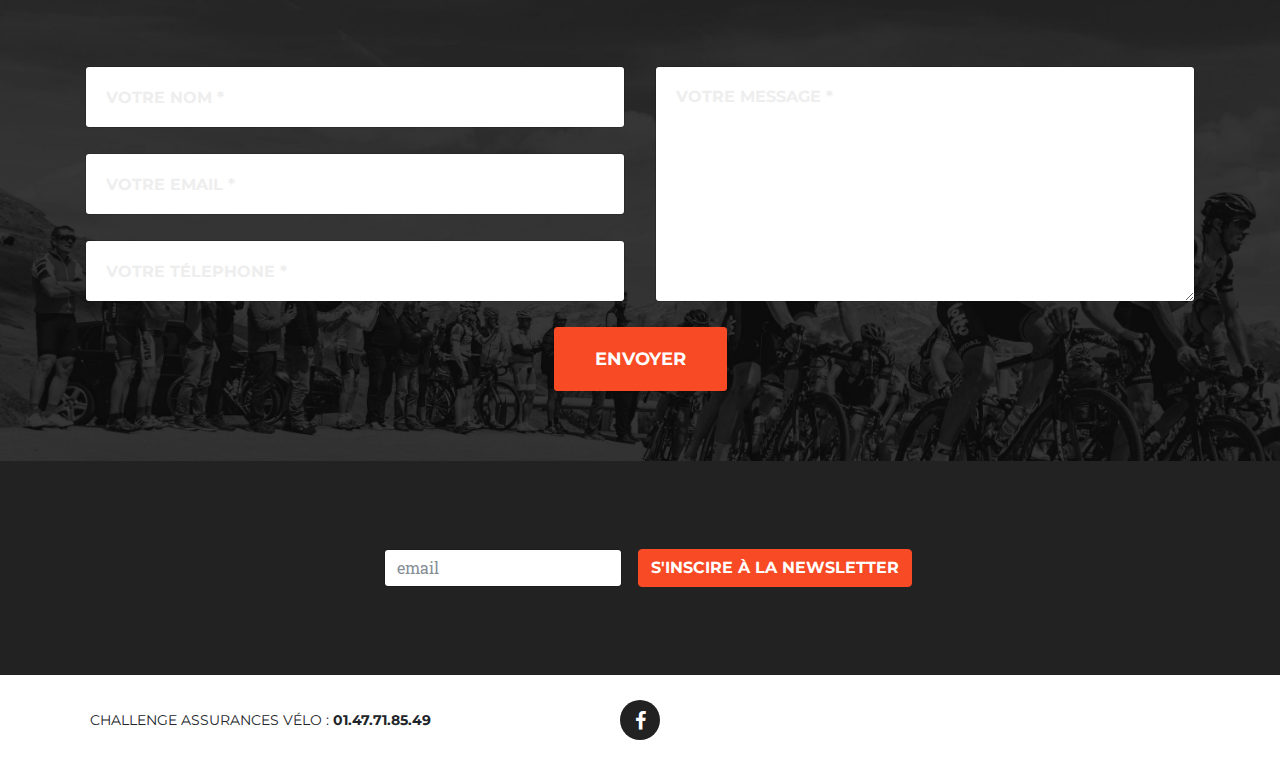
==== commit 221c174d: "e" ====
--- a/index.html
+++ b/index.html
@@ -22,6 +22,8 @@
 
   <!-- Custom styles for this template -->
   <link href="css/agency.css" rel="stylesheet">
+  <link href="css/custom.css" rel="stylesheet">
+
 
 </head>
 
@@ -52,7 +54,7 @@
             <a class="nav-link js-scroll-trigger" href="#team">Avis</a>
           </li>
           <li class="nav-item">
-            <a class="nav-link js-scroll-trigger" href="#contact">Contact</a>
+            <a class="nav-link js-scroll-trigger" href="/contact.html">Contact</a>
           </li>
         </ul>
       </div>
@@ -190,469 +192,484 @@
               <div class="timeline-image">
                 <h4>Rejoignez nous
                   <br>en 2018
-                  </h4>
-                </div>
-              </li>
-            </ul>
-          </div>
-        </div>
-      </div>
-    </section>
-
-    <!-- Portfolio Grid -->
-    <section class="bg-light" id="portfolio">
-      <div class="container">
-        <div class="row">
-          <div class="col-lg-12 text-center">
-            <h2 class="section-heading">Retour sur l'édition 2017</h2>
-            <h3 class="section-subheading text-muted">On vous promet un challenge encore meilleur en 2018</h3>
-          </div>
-        </div>
-        <div class="row">
-          <div class="col-md-4 col-sm-6 portfolio-item">
-            <a class="portfolio-link" data-toggle="modal" href="#portfolioModal1">
-              <div class="portfolio-hover">
-                <div class="portfolio-hover-content">
-                  <i class="fa fa-plus fa-3x"></i>
-                </div>
-              </div>
-              <img class="img-fluid" src="img/portfolio/01-thumbnail.jpg" alt="">
-            </a>
-            <div class="portfolio-caption">
-              <h4>Les cyclosportives partenaires</h4>
-            </div>
-          </div>
-          <div class="col-md-4 col-sm-6 portfolio-item">
-            <a class="portfolio-link" data-toggle="modal" href="#portfolioModal2">
-              <div class="portfolio-hover">
-                <div class="portfolio-hover-content">
-                  <i class="fa fa-plus fa-3x"></i>
-                </div>
-              </div>
-              <img class="img-fluid" src="img/portfolio/02-thumbnail.jpg" alt="">
-            </a>
-            <div class="portfolio-caption">
-              <h4>Les marques partenaires</h4>
-            </div>
-          </div>
-          <div class="col-md-4 col-sm-6 portfolio-item">
-            <a class="portfolio-link" data-toggle="modal" href="#portfolioModal3">
-              <div class="portfolio-hover">
-                <div class="portfolio-hover-content">
-                  <i class="fa fa-plus fa-3x"></i>
-                </div>
-              </div>
-              <img class="img-fluid" src="img/portfolio/03-thumbnail.jpg" alt="">
-            </a>
-            <div class="portfolio-caption">
-              <h4>La remise des prix</h4>
-            </div>
-          </div>
-        </div>
-      </div>
-    </section>
-
-
-    <!-- Team -->
-    <section class="" id="team">
-      <div class="container">
-        <div class="row">
-          <div class="col-lg-12 text-center">
-            <h2 class="section-heading">Leurs Avis</h2>
-            <h3 class="section-subheading text-muted">Ils recommandent le challenge assurances vélo</h3>
-          </div>
-        </div>
-        <div class="row">
-          <div class="col-sm-4">
-            <div class="team-member">
-              <img class="mx-auto rounded-circle" src="img/team/1.jpg" alt="">
-              <h4>Christian Dauphin</h4>
-              <p class="text-muted"><span style="color:#f84a25"><strong>Organisateur de la Pierre Chany</strong></span>
-                <br>
-              "La remise des récompenses du Challenge Assurances Vélo 2017, c’est du jamais vu ! Plus de 20.000€ de dotations ont été distribuées aux vainqueurs"</p>
-            </div>
-          </div>
-          <div class="col-sm-4">
-            <div class="team-member">
-              <img class="mx-auto rounded-circle" src="img/team/2.jpg" alt="">
-              <h4>Sebastien Lebas</h4>
-              <p class="text-muted"><span style="color:#f84a25"><strong>Vainqueur 2017 de la catégorie 40/49 ans</strong></span>
-                <br>
-              "Challenge novateur qui permet pour une fois de récompenser la fidélité et la régularité sans être forcément sur les podiums de chaque étape"</p>
-            </div>
-          </div>
-          <div class="col-sm-4">
-            <div class="team-member">
-              <img class="mx-auto rounded-circle" src="img/team/3.jpg" alt="">
-              <h4>Victor Delpierre</h4>
-              <p class="text-muted"><span style="color:#f84a25"><strong>Fondateur de Baristéa</strong></span>
-                <br>
-              "Remise des prix très originale et conviviale avec une réelle visibilité tout au long de l'année de ma marque grace à une communication de qualité sur le web."</p>
-            </div>
-          </div>
-        </div>
-      </div>
-    </section>
-
-
-    <!-- Contact -->
-    <section id="contact">
-      <div class="container">
-        <div class="row">
-          <div class="col-lg-12 text-center">
-            <h2 class="section-heading">Intéréssé ?</h2>
-            <h3 class="section-subheading text-muted">N'hésitez pas à nous contacter !</h3>
-          </div>
-        </div>
-        <div class="row">
-          <div class="col-lg-12">
-            <form action="https://formspree.io/challenge@assurancesvelo.com" method="POST">
-              <div class="row">
-                <div class="col-md-6">
-                  <div class="form-group">
-                    <input class="form-control" id="name" type="text" name="name" placeholder="Votre Nom *" required data-validation-required-message="Please enter your name.">
-                    <p class="help-block text-danger"></p>
-                  </div>
-                  <div class="form-group">
-                    <input class="form-control" id="email" type="email" name="_replyto" placeholder="Votre Email *" required data-validation-required-message="Please enter your email address.">
-                    <p class="help-block text-danger"></p>
-                  </div>
-                  <div class="form-group">
-                    <input class="form-control" id="phone" type="tel" name="phone" placeholder="Votre Télephone *" required data-validation-required-message="Please enter your phone number.">
-                    <p class="help-block text-danger"></p>
-                  </div>
-                </div>
-                <div class="col-md-6">
-                  <div class="form-group">
-                    <textarea class="form-control" id="message" name="message" placeholder="Votre Message *" required data-validation-required-message="Please enter a message."></textarea>
-                    <p class="help-block text-danger"></p>
-                  </div>
-                </div>
-                <div class="clearfix"></div>
-                <div class="col-lg-12 text-center">
-                  <div id="success"></div>
-                  <button id="sendMessageButton" class="btn btn-xl" type="submit">Envoyer</button>
-                </div>
-              </div>
-            </form>
-          </div>
-        </div>
-      </div>
-    </section>
-
-    <!-- Footer -->
-    <footer>
-      <div class="container">
-        <div class="row">
-          <div class="col-md-4">
-            <span class="copyright">Challenge Assurances Vélo : <strong>01.47.71.85.49</strong></span>
-          </div>
-          <div class="col-md-4">
-            <ul class="list-inline social-buttons">
-              <li class="list-inline-item">
-                <a href="https://www.facebook.com/assurancevelo/?fref=ts" target="_blank">
-                  <i class="fa fa-facebook"></i>
-                </a>
-              </li>
-            </ul>
-          </div>
-        </div>
-      </div>
-    </footer>
-
-
-
-
-    <!-- Portfolio Modals -->
-
-    <!-- Modal 1 -->
-    <div class="portfolio-modal modal fade" id="portfolioModal1" tabindex="-1" role="dialog" aria-hidden="true">
-      <div class="modal-dialog">
-        <div class="modal-content">
-          <div class="close-modal" data-dismiss="modal">
-            <div class="lr">
-              <div class="rl"></div>
-            </div>
-          </div>
-          <div class="container">
+                </h4>
+              </div>
+            </li>
+          </ul>
+        </div>
+      </div>
+    </div>
+  </section>
+
+  <!-- Portfolio Grid -->
+  <section class="bg-light" id="portfolio">
+    <div class="container">
+      <div class="row">
+        <div class="col-lg-12 text-center">
+          <h2 class="section-heading">Retour sur l'édition 2017</h2>
+          <h3 class="section-subheading text-muted">On vous promet un challenge encore meilleur en 2018</h3>
+        </div>
+      </div>
+      <div class="row">
+        <div class="col-md-4 col-sm-6 portfolio-item">
+          <a class="portfolio-link" data-toggle="modal" href="#portfolioModal1">
+            <div class="portfolio-hover">
+              <div class="portfolio-hover-content">
+                <i class="fa fa-plus fa-3x"></i>
+              </div>
+            </div>
+            <img class="img-fluid" src="img/portfolio/01-thumbnail.jpg" alt="">
+          </a>
+          <div class="portfolio-caption">
+            <h4>Les cyclosportives partenaires</h4>
+          </div>
+        </div>
+        <div class="col-md-4 col-sm-6 portfolio-item">
+          <a class="portfolio-link" data-toggle="modal" href="#portfolioModal2">
+            <div class="portfolio-hover">
+              <div class="portfolio-hover-content">
+                <i class="fa fa-plus fa-3x"></i>
+              </div>
+            </div>
+            <img class="img-fluid" src="img/portfolio/02-thumbnail.jpg" alt="">
+          </a>
+          <div class="portfolio-caption">
+            <h4>Les marques partenaires</h4>
+          </div>
+        </div>
+        <div class="col-md-4 col-sm-6 portfolio-item">
+          <a class="portfolio-link" data-toggle="modal" href="#portfolioModal3">
+            <div class="portfolio-hover">
+              <div class="portfolio-hover-content">
+                <i class="fa fa-plus fa-3x"></i>
+              </div>
+            </div>
+            <img class="img-fluid" src="img/portfolio/03-thumbnail.jpg" alt="">
+          </a>
+          <div class="portfolio-caption">
+            <h4>La remise des prix</h4>
+          </div>
+        </div>
+      </div>
+    </div>
+  </section>
+
+
+  <!-- Team -->
+  <section class="" id="team">
+    <div class="container">
+      <div class="row">
+        <div class="col-lg-12 text-center">
+          <h2 class="section-heading">Leurs Avis</h2>
+          <h3 class="section-subheading text-muted">Ils recommandent le challenge assurances vélo</h3>
+        </div>
+      </div>
+      <div class="row">
+        <div class="col-sm-4">
+          <div class="team-member">
+            <img class="mx-auto rounded-circle" src="img/team/1.jpg" alt="">
+            <h4>Christian Dauphin</h4>
+            <p class="text-muted"><span style="color:#f84a25"><strong>Organisateur de la Pierre Chany</strong></span>
+              <br>
+            "La remise des récompenses du Challenge Assurances Vélo 2017, c’est du jamais vu ! Plus de 20.000€ de dotations ont été distribuées aux vainqueurs"</p>
+          </div>
+        </div>
+        <div class="col-sm-4">
+          <div class="team-member">
+            <img class="mx-auto rounded-circle" src="img/team/2.jpg" alt="">
+            <h4>Sebastien Lebas</h4>
+            <p class="text-muted"><span style="color:#f84a25"><strong>Vainqueur 2017 de la catégorie 40/49 ans</strong></span>
+              <br>
+            "Challenge novateur qui permet pour une fois de récompenser la fidélité et la régularité sans être forcément sur les podiums de chaque étape"</p>
+          </div>
+        </div>
+        <div class="col-sm-4">
+          <div class="team-member">
+            <img class="mx-auto rounded-circle" src="img/team/3.jpg" alt="">
+            <h4>Victor Delpierre</h4>
+            <p class="text-muted"><span style="color:#f84a25"><strong>Fondateur de Baristéa</strong></span>
+              <br>
+            "Remise des prix très originale et conviviale avec une réelle visibilité tout au long de l'année de ma marque grace à une communication de qualité sur le web."</p>
+          </div>
+        </div>
+      </div>
+    </div>
+  </section>
+
+
+  <!-- Contact -->
+  <section id="contact">
+    <div class="container">
+      <div class="row">
+        <div class="col-lg-12 text-center">
+          <h2 class="section-heading">Intéréssé ?</h2>
+          <h3 class="section-subheading text-muted">N'hésitez pas à nous contacter !</h3>
+        </div>
+      </div>
+      <div class="row">
+        <div class="col-lg-12">
+          <form action="https://formspree.io/challenge@assurancesvelo.com" method="POST">
             <div class="row">
-              <div class="col-lg-8 mx-auto">
-                <div class="modal-body">
-                  <!-- Project Details Go Here -->
-                  <h2>Les Cyclosportives partenaires</h2>
-                  <p class="item-intro text-muted">9 cyclosportives ont rejoint le challenge en 2017</p>
-                  <img class="img-fluid d-block mx-auto" src="img/portfolio/01-full.jpg" alt="">
-                  <p>
-                    Etape 1 - La Jaques Gouin
-                    <br>
-                    Etape 2 - La Morvandelle
-                    <br>
-                    Etape 3 - La Vélostar
-                    <br>
-                    Etape 4 - La Cyclo des Boucles de la Marne
-                    <br>
-                    Etape 5 - La Claudio Chiappucci
-                    <br>
-                    Etape 6 - Les Copains Cyfac
-                    <br>
-                    Etape 7 - La Pierre Chany
-                    <br>
-                    Etape 8 - La Jean François Bernard
-                    <br>
-                    Etape 9 - Les Monts de L'auxois
-                  </p>
-                  <button class="btn btn-primary" data-dismiss="modal" type="button">
-                    <i class="fa fa-times"></i>
-                  Fermer la fenêtre</button>
-                </div>
-              </div>
-            </div>
-          </div>
-        </div>
-      </div>
-    </div>
-
-    <!-- Modal 2 -->
-    <div class="portfolio-modal modal fade" id="portfolioModal2" tabindex="-1" role="dialog" aria-hidden="true">
-      <div class="modal-dialog">
-        <div class="modal-content">
-          <div class="close-modal" data-dismiss="modal">
-            <div class="lr">
-              <div class="rl"></div>
-            </div>
-          </div>
-          <div class="container">
-            <div class="row">
-              <div class="col-lg-8 mx-auto">
-                <div class="modal-body">
-                  <!-- Project Details Go Here -->
-                  <h2>Les Marques Partenaires</h2>
-                  <p class="item-intro text-muted">Les marques partenaires en 2017 fournissent 20000€ de dotations au Challenge Assurances Vélo </p>
-                  <img class="img-fluid d-block mx-auto" src="img/portfolio/02-full.jpg" alt="">
-                  <p>
-                    Astérion
-                    <br>
-                    Tissot
-                    <br>
-                    Pedaleur
-                    <br>
-                    Cycle Laurent
-                    <br>
-                    Vélodrome National
-                    <br>
-                    Easyin
-                    <br>
-                    Gasp
-                    <br>
-                    Velco
-                    <br>
-                    Head
-                    <br>
-                    Embrocation Siamoise
-                    <br>
-                    Urban Challenge
-                    <br>
-                    JBL
-                    <br>
-                    Abbie et Rose
-                    <br>
-                    All Bikers
-                    <br>
-                    Cycles la Gazelle
-                    <br>
-                    Cycles Le Greves
-                    <br>
-                    Taracking
-                    <br>
-                    Rue du Vélo
-                    <br>
-                    Kronos
-                    <br>
-                    Occabike
-                    <br>
-                    Baristéa
-                    <br>
-                    Help My bike
-                    <br>
-                    One Energy
-                    <br>
-                    Bv Cycle
-                    <br>
-                    GoodiCom
-                    <br>
-                    Asmodee
-                    <br>
-                    Café de la tour
-                    <br>
-                    Petit Vélo
-                    <br>
-                    Faguo
-                    <br>
-                    Sporthem
-                    <br>
-                    Le Cycle
-                    <br>
-                    Pole Cryo
-                    <br>
-                    Nat's Up
-                  </p>
-                  <button class="btn btn-primary" data-dismiss="modal" type="button">
-                    <i class="fa fa-times"></i>
-                  Fermer la fenêtre</button>
-                </div>
-              </div>
-            </div>
-          </div>
-        </div>
-      </div>
-    </div>
-
-    <!-- Modal 3 -->
-    <div class="portfolio-modal modal fade" id="portfolioModal3" tabindex="-1" role="dialog" aria-hidden="true">
-      <div class="modal-dialog">
-        <div class="modal-content">
-          <div class="close-modal" data-dismiss="modal">
-            <div class="lr">
-              <div class="rl"></div>
-            </div>
-          </div>
-          <div class="container">
-            <div class="row">
-              <div class="col-lg-8 mx-auto">
-                <div class="modal-body">
-                  <!-- Project Details Go Here -->
-                  <h2>Remise des prix</h2>
-                  <p class="item-intro text-muted">La remise des prix s'est effectuée au vélodrome national de Saint Quentin en Yvelines</p>
-                  <img class="img-fluid d-block mx-auto" src="img/portfolio/03-full.jpg" alt="">
-                  <p>Tous les organisateurs ont été invités à la remise des prix. Une reunion s'est déroulée pour définir les objectifs pour l'édition 2018.</p>
-                  <button class="btn btn-primary" data-dismiss="modal" type="button">
-                    <i class="fa fa-times"></i>
-                  Fermer le fenêtre</button>
-                </div>
-              </div>
-            </div>
-          </div>
-        </div>
-      </div>
-    </div>
-
-    <!-- Modal 4 -->
-    <div class="portfolio-modal modal fade" id="portfolioModal4" tabindex="-1" role="dialog" aria-hidden="true">
-      <div class="modal-dialog">
-        <div class="modal-content">
-          <div class="close-modal" data-dismiss="modal">
-            <div class="lr">
-              <div class="rl"></div>
-            </div>
-          </div>
-          <div class="container">
-            <div class="row">
-              <div class="col-lg-8 mx-auto">
-                <div class="modal-body">
-                  <!-- Project Details Go Here -->
-                  <h2>Project Name</h2>
-                  <p class="item-intro text-muted">Lorem ipsum dolor sit amet consectetur.</p>
-                  <img class="img-fluid d-block mx-auto" src="img/portfolio/04-full.jpg" alt="">
-                  <p>Use this area to describe your project. Lorem ipsum dolor sit amet, consectetur adipisicing elit. Est blanditiis dolorem culpa incidunt minus dignissimos deserunt repellat aperiam quasi sunt officia expedita beatae cupiditate, maiores repudiandae, nostrum, reiciendis facere nemo!</p>
-                  <ul class="list-inline">
-                    <li>Date: January 2017</li>
-                    <li>Client: Lines</li>
-                    <li>Category: Branding</li>
-                  </ul>
-                  <button class="btn btn-primary" data-dismiss="modal" type="button">
-                    <i class="fa fa-times"></i>
-                  Close Project</button>
-                </div>
-              </div>
-            </div>
-          </div>
-        </div>
-      </div>
-    </div>
-
-    <!-- Modal 5 -->
-    <div class="portfolio-modal modal fade" id="portfolioModal5" tabindex="-1" role="dialog" aria-hidden="true">
-      <div class="modal-dialog">
-        <div class="modal-content">
-          <div class="close-modal" data-dismiss="modal">
-            <div class="lr">
-              <div class="rl"></div>
-            </div>
-          </div>
-          <div class="container">
-            <div class="row">
-              <div class="col-lg-8 mx-auto">
-                <div class="modal-body">
-                  <!-- Project Details Go Here -->
-                  <h2>Project Name</h2>
-                  <p class="item-intro text-muted">Lorem ipsum dolor sit amet consectetur.</p>
-                  <img class="img-fluid d-block mx-auto" src="img/portfolio/05-full.jpg" alt="">
-                  <p>Use this area to describe your project. Lorem ipsum dolor sit amet, consectetur adipisicing elit. Est blanditiis dolorem culpa incidunt minus dignissimos deserunt repellat aperiam quasi sunt officia expedita beatae cupiditate, maiores repudiandae, nostrum, reiciendis facere nemo!</p>
-                  <ul class="list-inline">
-                    <li>Date: January 2017</li>
-                    <li>Client: Southwest</li>
-                    <li>Category: Website Design</li>
-                  </ul>
-                  <button class="btn btn-primary" data-dismiss="modal" type="button">
-                    <i class="fa fa-times"></i>
-                  Close Project</button>
-                </div>
-              </div>
-            </div>
-          </div>
-        </div>
-      </div>
-    </div>
-
-    <!-- Modal 6 -->
-    <div class="portfolio-modal modal fade" id="portfolioModal6" tabindex="-1" role="dialog" aria-hidden="true">
-      <div class="modal-dialog">
-        <div class="modal-content">
-          <div class="close-modal" data-dismiss="modal">
-            <div class="lr">
-              <div class="rl"></div>
-            </div>
-          </div>
-          <div class="container">
-            <div class="row">
-              <div class="col-lg-8 mx-auto">
-                <div class="modal-body">
-                  <!-- Project Details Go Here -->
-                  <h2>Project Name</h2>
-                  <p class="item-intro text-muted">Lorem ipsum dolor sit amet consectetur.</p>
-                  <img class="img-fluid d-block mx-auto" src="img/portfolio/06-full.jpg" alt="">
-                  <p>Use this area to describe your project. Lorem ipsum dolor sit amet, consectetur adipisicing elit. Est blanditiis dolorem culpa incidunt minus dignissimos deserunt repellat aperiam quasi sunt officia expedita beatae cupiditate, maiores repudiandae, nostrum, reiciendis facere nemo!</p>
-                  <ul class="list-inline">
-                    <li>Date: January 2017</li>
-                    <li>Client: Window</li>
-                    <li>Category: Photography</li>
-                  </ul>
-                  <button class="btn btn-primary" data-dismiss="modal" type="button">
-                    <i class="fa fa-times"></i>
-                  Close Project</button>
-                </div>
-              </div>
-            </div>
-          </div>
-        </div>
-      </div>
-    </div>
-
-    <!-- Bootstrap core JavaScript -->
-    <script src="vendor/jquery/jquery.min.js"></script>
-    <script src="vendor/popper/popper.min.js"></script>
-    <script src="vendor/bootstrap/js/bootstrap.min.js"></script>
-
-    <!-- Plugin JavaScript -->
-    <script src="vendor/jquery-easing/jquery.easing.min.js"></script>
-
-    <!-- Contact form JavaScript -->
-    <script src="js/jqBootstrapValidation.js"></script>
-    <script src="js/contact_me.js"></script>
-
-    <!-- Custom scripts for this template -->
-    <script src="js/agency.js"></script>
-
-  </body>
-
-  </html>
+              <div class="col-md-6">
+                <div class="form-group">
+                  <input class="form-control" id="name" type="text" name="name" placeholder="Votre Nom *" required data-validation-required-message="Please enter your name.">
+                  <p class="help-block text-danger"></p>
+                </div>
+                <div class="form-group">
+                  <input class="form-control" id="email" type="email" name="_replyto" placeholder="Votre Email *" required data-validation-required-message="Please enter your email address.">
+                  <p class="help-block text-danger"></p>
+                </div>
+                <div class="form-group">
+                  <input class="form-control" id="phone" type="tel" name="phone" placeholder="Votre Télephone *" required data-validation-required-message="Please enter your phone number.">
+                  <p class="help-block text-danger"></p>
+                </div>
+              </div>
+              <div class="col-md-6">
+                <div class="form-group">
+                  <textarea class="form-control" id="message" name="message" placeholder="Votre Message *" required data-validation-required-message="Please enter a message."></textarea>
+                  <p class="help-block text-danger"></p>
+                </div>
+              </div>
+              <div class="clearfix"></div>
+              <div class="col-lg-12 text-center">
+                <div id="success"></div>
+                <button id="sendMessageButton" class="btn btn-xl" type="submit">Envoyer</button>
+              </div>
+            </div>
+          </form>
+        </div>
+      </div>
+    </div>
+  </section>
+
+
+
+  <!-- Begin MailChimp Signup Form -->
+  <div class="mailchimp-form-wrapper d-flex justify-content-center">
+    <div class="mailchimp-form p-2">
+      <form  class="form-inline" action="https://assurancesvelo.us11.list-manage.com/subscribe/post?u=eb12d6f24a3cb34a21dc4020d&amp;id=cecd60fe73" method="post" id="mc-embedded-subscribe-form" name="mc-embedded-subscribe-form" class="validate" target="_blank" novalidate>
+        <input type="email" value="" name="EMAIL" class="email form-control mx-sm-3" id="mce-EMAIL" placeholder="email" required>
+        <input type="submit" value="S'inscire à la newsletter" name="subscribe" id="mc-embedded-subscribe" class="btn btn-primary">
+      </form>
+    </div>
+  </div>
+  <!--End mc_embed_signup-->
+
+  <!-- Footer -->
+  <footer>
+    <div class="container">
+      <div class="row">
+        <div class="col-md-4">
+          <span class="copyright">Challenge Assurances Vélo : <strong>01.47.71.85.49</strong></span>
+        </div>
+        <div class="col-md-4">
+          <ul class="list-inline social-buttons">
+            <li class="list-inline-item">
+              <a href="https://www.facebook.com/assurancevelo/?fref=ts" target="_blank">
+                <i class="fa fa-facebook"></i>
+              </a>
+            </li>
+          </ul>
+        </div>
+      </div>
+    </div>
+  </footer>
+
+
+
+  <!-- Portfolio Modals -->
+
+  <!-- Modal 1 -->
+  <div class="portfolio-modal modal fade" id="portfolioModal1" tabindex="-1" role="dialog" aria-hidden="true">
+    <div class="modal-dialog">
+      <div class="modal-content">
+        <div class="close-modal" data-dismiss="modal">
+          <div class="lr">
+            <div class="rl"></div>
+          </div>
+        </div>
+        <div class="container">
+          <div class="row">
+            <div class="col-lg-8 mx-auto">
+              <div class="modal-body">
+                <!-- Project Details Go Here -->
+                <h2>Les Cyclosportives partenaires</h2>
+                <p class="item-intro text-muted">9 cyclosportives ont rejoint le challenge en 2017</p>
+                <img class="img-fluid d-block mx-auto" src="img/portfolio/01-full.jpg" alt="">
+                <p>
+                  Etape 1 - La Jaques Gouin
+                  <br>
+                  Etape 2 - La Morvandelle
+                  <br>
+                  Etape 3 - La Vélostar
+                  <br>
+                  Etape 4 - La Cyclo des Boucles de la Marne
+                  <br>
+                  Etape 5 - La Claudio Chiappucci
+                  <br>
+                  Etape 6 - Les Copains Cyfac
+                  <br>
+                  Etape 7 - La Pierre Chany
+                  <br>
+                  Etape 8 - La Jean François Bernard
+                  <br>
+                  Etape 9 - Les Monts de L'auxois
+                </p>
+                <button class="btn btn-primary" data-dismiss="modal" type="button">
+                  <i class="fa fa-times"></i>
+                Fermer la fenêtre</button>
+              </div>
+            </div>
+          </div>
+        </div>
+      </div>
+    </div>
+  </div>
+
+  <!-- Modal 2 -->
+  <div class="portfolio-modal modal fade" id="portfolioModal2" tabindex="-1" role="dialog" aria-hidden="true">
+    <div class="modal-dialog">
+      <div class="modal-content">
+        <div class="close-modal" data-dismiss="modal">
+          <div class="lr">
+            <div class="rl"></div>
+          </div>
+        </div>
+        <div class="container">
+          <div class="row">
+            <div class="col-lg-8 mx-auto">
+              <div class="modal-body">
+                <!-- Project Details Go Here -->
+                <h2>Les Marques Partenaires</h2>
+                <p class="item-intro text-muted">Les marques partenaires en 2017 fournissent 20000€ de dotations au Challenge Assurances Vélo </p>
+                <img class="img-fluid d-block mx-auto" src="img/portfolio/02-full.jpg" alt="">
+                <p>
+                  Astérion
+                  <br>
+                  Tissot
+                  <br>
+                  Pedaleur
+                  <br>
+                  Cycle Laurent
+                  <br>
+                  Vélodrome National
+                  <br>
+                  Easyin
+                  <br>
+                  Gasp
+                  <br>
+                  Velco
+                  <br>
+                  Head
+                  <br>
+                  Embrocation Siamoise
+                  <br>
+                  Urban Challenge
+                  <br>
+                  JBL
+                  <br>
+                  Abbie et Rose
+                  <br>
+                  All Bikers
+                  <br>
+                  Cycles la Gazelle
+                  <br>
+                  Cycles Le Greves
+                  <br>
+                  Taracking
+                  <br>
+                  Rue du Vélo
+                  <br>
+                  Kronos
+                  <br>
+                  Occabike
+                  <br>
+                  Baristéa
+                  <br>
+                  Help My bike
+                  <br>
+                  One Energy
+                  <br>
+                  Bv Cycle
+                  <br>
+                  GoodiCom
+                  <br>
+                  Asmodee
+                  <br>
+                  Café de la tour
+                  <br>
+                  Petit Vélo
+                  <br>
+                  Faguo
+                  <br>
+                  Sporthem
+                  <br>
+                  Le Cycle
+                  <br>
+                  Pole Cryo
+                  <br>
+                  Nat's Up
+                </p>
+                <button class="btn btn-primary" data-dismiss="modal" type="button">
+                  <i class="fa fa-times"></i>
+                Fermer la fenêtre</button>
+              </div>
+            </div>
+          </div>
+        </div>
+      </div>
+    </div>
+  </div>
+
+  <!-- Modal 3 -->
+  <div class="portfolio-modal modal fade" id="portfolioModal3" tabindex="-1" role="dialog" aria-hidden="true">
+    <div class="modal-dialog">
+      <div class="modal-content">
+        <div class="close-modal" data-dismiss="modal">
+          <div class="lr">
+            <div class="rl"></div>
+          </div>
+        </div>
+        <div class="container">
+          <div class="row">
+            <div class="col-lg-8 mx-auto">
+              <div class="modal-body">
+                <!-- Project Details Go Here -->
+                <h2>Remise des prix</h2>
+                <p class="item-intro text-muted">La remise des prix s'est effectuée au vélodrome national de Saint Quentin en Yvelines</p>
+                <img class="img-fluid d-block mx-auto" src="img/portfolio/03-full.jpg" alt="">
+                <p>Tous les organisateurs ont été invités à la remise des prix. Une reunion s'est déroulée pour définir les objectifs pour l'édition 2018.</p>
+                <button class="btn btn-primary" data-dismiss="modal" type="button">
+                  <i class="fa fa-times"></i>
+                Fermer le fenêtre</button>
+              </div>
+            </div>
+          </div>
+        </div>
+      </div>
+    </div>
+  </div>
+
+  <!-- Modal 4 -->
+  <div class="portfolio-modal modal fade" id="portfolioModal4" tabindex="-1" role="dialog" aria-hidden="true">
+    <div class="modal-dialog">
+      <div class="modal-content">
+        <div class="close-modal" data-dismiss="modal">
+          <div class="lr">
+            <div class="rl"></div>
+          </div>
+        </div>
+        <div class="container">
+          <div class="row">
+            <div class="col-lg-8 mx-auto">
+              <div class="modal-body">
+                <!-- Project Details Go Here -->
+                <h2>Project Name</h2>
+                <p class="item-intro text-muted">Lorem ipsum dolor sit amet consectetur.</p>
+                <img class="img-fluid d-block mx-auto" src="img/portfolio/04-full.jpg" alt="">
+                <p>Use this area to describe your project. Lorem ipsum dolor sit amet, consectetur adipisicing elit. Est blanditiis dolorem culpa incidunt minus dignissimos deserunt repellat aperiam quasi sunt officia expedita beatae cupiditate, maiores repudiandae, nostrum, reiciendis facere nemo!</p>
+                <ul class="list-inline">
+                  <li>Date: January 2017</li>
+                  <li>Client: Lines</li>
+                  <li>Category: Branding</li>
+                </ul>
+                <button class="btn btn-primary" data-dismiss="modal" type="button">
+                  <i class="fa fa-times"></i>
+                Close Project</button>
+              </div>
+            </div>
+          </div>
+        </div>
+      </div>
+    </div>
+  </div>
+
+  <!-- Modal 5 -->
+  <div class="portfolio-modal modal fade" id="portfolioModal5" tabindex="-1" role="dialog" aria-hidden="true">
+    <div class="modal-dialog">
+      <div class="modal-content">
+        <div class="close-modal" data-dismiss="modal">
+          <div class="lr">
+            <div class="rl"></div>
+          </div>
+        </div>
+        <div class="container">
+          <div class="row">
+            <div class="col-lg-8 mx-auto">
+              <div class="modal-body">
+                <!-- Project Details Go Here -->
+                <h2>Project Name</h2>
+                <p class="item-intro text-muted">Lorem ipsum dolor sit amet consectetur.</p>
+                <img class="img-fluid d-block mx-auto" src="img/portfolio/05-full.jpg" alt="">
+                <p>Use this area to describe your project. Lorem ipsum dolor sit amet, consectetur adipisicing elit. Est blanditiis dolorem culpa incidunt minus dignissimos deserunt repellat aperiam quasi sunt officia expedita beatae cupiditate, maiores repudiandae, nostrum, reiciendis facere nemo!</p>
+                <ul class="list-inline">
+                  <li>Date: January 2017</li>
+                  <li>Client: Southwest</li>
+                  <li>Category: Website Design</li>
+                </ul>
+                <button class="btn btn-primary" data-dismiss="modal" type="button">
+                  <i class="fa fa-times"></i>
+                Close Project</button>
+              </div>
+            </div>
+          </div>
+        </div>
+      </div>
+    </div>
+  </div>
+
+  <!-- Modal 6 -->
+  <div class="portfolio-modal modal fade" id="portfolioModal6" tabindex="-1" role="dialog" aria-hidden="true">
+    <div class="modal-dialog">
+      <div class="modal-content">
+        <div class="close-modal" data-dismiss="modal">
+          <div class="lr">
+            <div class="rl"></div>
+          </div>
+        </div>
+        <div class="container">
+          <div class="row">
+            <div class="col-lg-8 mx-auto">
+              <div class="modal-body">
+                <!-- Project Details Go Here -->
+                <h2>Project Name</h2>
+                <p class="item-intro text-muted">Lorem ipsum dolor sit amet consectetur.</p>
+                <img class="img-fluid d-block mx-auto" src="img/portfolio/06-full.jpg" alt="">
+                <p>Use this area to describe your project. Lorem ipsum dolor sit amet, consectetur adipisicing elit. Est blanditiis dolorem culpa incidunt minus dignissimos deserunt repellat aperiam quasi sunt officia expedita beatae cupiditate, maiores repudiandae, nostrum, reiciendis facere nemo!</p>
+                <ul class="list-inline">
+                  <li>Date: January 2017</li>
+                  <li>Client: Window</li>
+                  <li>Category: Photography</li>
+                </ul>
+                <button class="btn btn-primary" data-dismiss="modal" type="button">
+                  <i class="fa fa-times"></i>
+                Close Project</button>
+              </div>
+            </div>
+          </div>
+        </div>
+      </div>
+    </div>
+  </div>
+
+
+
+
+  <!-- Bootstrap core JavaScript -->
+  <script src="vendor/jquery/jquery.min.js"></script>
+  <script src="vendor/popper/popper.min.js"></script>
+  <script src="vendor/bootstrap/js/bootstrap.min.js"></script>
+
+  <!-- Plugin JavaScript -->
+  <script src="vendor/jquery-easing/jquery.easing.min.js"></script>
+
+  <!-- Contact form JavaScript -->
+  <script src="js/jqBootstrapValidation.js"></script>
+  <script src="js/contact_me.js"></script>
+
+  <!-- Custom scripts for this template -->
+  <script src="js/agency.js"></script>
+
+</body>
+
+</html>
--- a/css/agency.css
+++ b/css/agency.css
@@ -85,8 +85,8 @@
     color: white;
     font-family: 'Montserrat', 'Helvetica Neue', Helvetica, Arial, sans-serif;
     text-transform: uppercase; }
-    #mainNav .navbar-nav .nav-item .nav-link.active, #mainNav .navbar-nav .nav-item .nav-link:hover {
-      color: #f84a25; }
+/*    #mainNav .navbar-nav .nav-item .nav-link.active, #mainNav .navbar-nav .nav-item .nav-link:hover {
+      color: #f84a25; }*/
 
 @media (min-width: 992px) {
   #mainNav {
--- a/css/custom.css
+++ b/css/custom.css
@@ -0,0 +1,6 @@
+.mailchimp-form-wrapper{
+  width: 100%;
+  padding-top: 5em;
+  padding-bottom: 5em;
+  background-color: #222222;
+}
